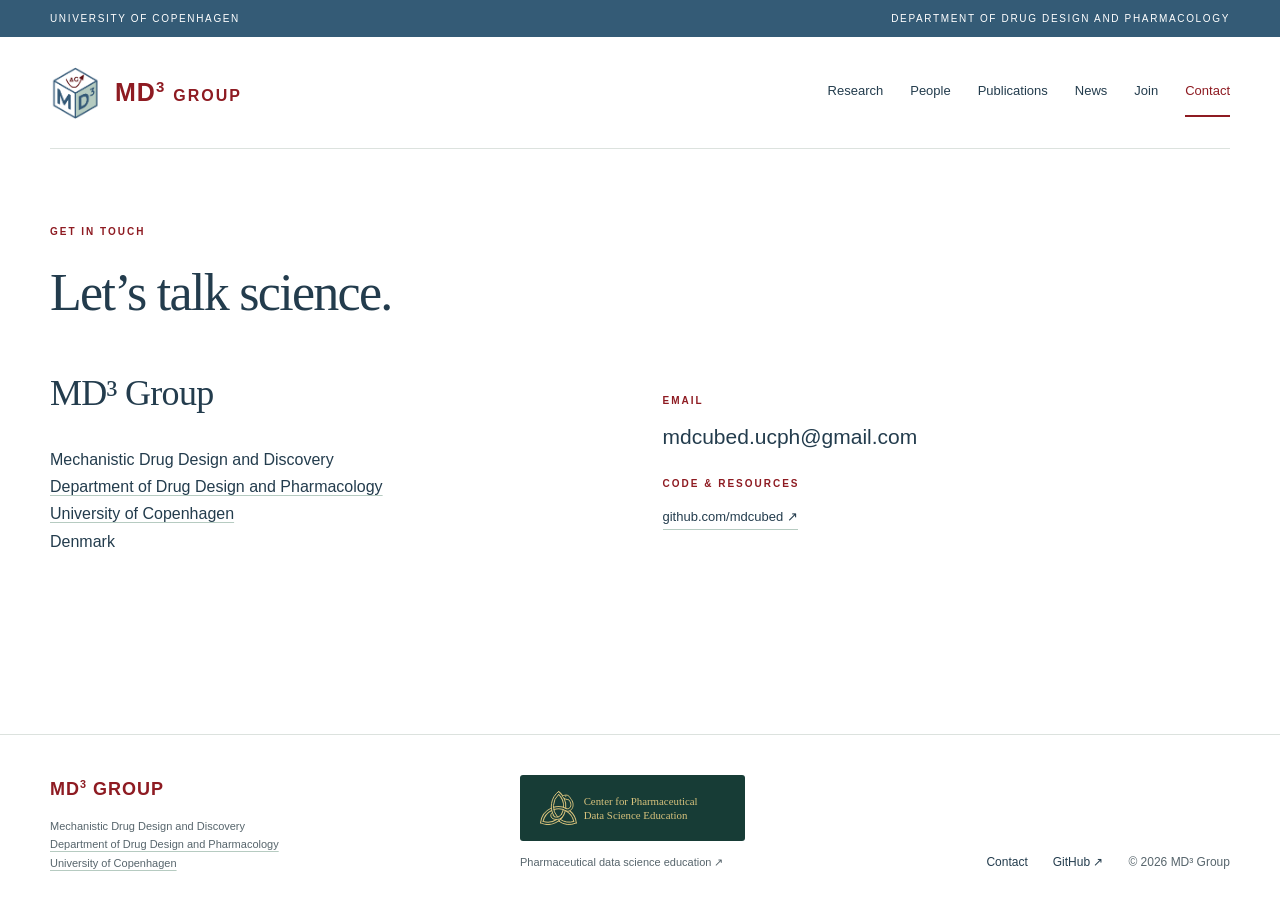
==== site/contact.html @ 8dece1d6 "Initial commit" ====
<!doctype html>
<html lang="en"><head><meta charset="utf-8"><meta name="viewport" content="width=device-width, initial-scale=1">
<title>Contact | MD³ Group</title><meta name="description" content="We combine structure-based drug design, molecular simulations, and free-energy methods to understand molecular mechanisms and guide therapeutic discovery.">
<meta name="theme-color" content="#345b76"><meta property="og:title" content="Contact | MD³ Group"><meta property="og:description" content="We combine structure-based drug design, molecular simulations, and free-energy methods to understand molecular mechanisms and guide therapeutic discovery.">
<link rel="icon" href="assets/md3-logo.png"><link rel="stylesheet" href="assets/style.css"><script defer src="assets/main.js"></script></head>
<body><a class="skip" href="#main">Skip to content</a><div class="institution-bar"><div class="container"><a href="https://www.ku.dk/en">UNIVERSITY OF COPENHAGEN</a> <span><a href="https://drug.ku.dk/">DEPARTMENT OF DRUG DESIGN AND PHARMACOLOGY</a></span></div></div>
<header class="container header"><a class="brand" href="index.html" aria-label="MD³ Group home"><img src="assets/md3-logo.png" width="52" height="52" alt=""><span>MD<sup>3</sup> <b>GROUP</b></span></a>
<button class="menu-toggle" aria-expanded="false" aria-controls="navigation">Menu <span aria-hidden="true">☰</span></button><nav id="navigation" aria-label="Main navigation"><a href="research.html" >Research</a><a href="people.html" >People</a><a href="publications.html" >Publications</a><a href="news.html" >News</a><a href="join.html" >Join</a><a href="contact.html" aria-current="page">Contact</a></nav></header>
<main id="main"><section class="container interior section"><p class="eyebrow">Get in touch</p><h1>Let’s talk science.</h1><div class="contact-grid"><div><h2>MD³ Group</h2><p>Mechanistic Drug Design and Discovery<br><a href="https://drug.ku.dk/">Department of Drug Design and Pharmacology</a><br><a href="https://www.ku.dk/en">University of Copenhagen</a><br>Denmark</p></div><div><p class="eyebrow">EMAIL</p><a class="contact-email" href="mailto:mdcubed.ucph@gmail.com">mdcubed.ucph@gmail.com</a><p class="eyebrow">CODE & RESOURCES</p><a class="text-link" href="https://github.com/mdcubed">github.com/mdcubed ↗</a></div></div></section></main><footer><div class="container footer-inner"><div><a class="footer-brand" href="index.html">MD<sup>3</sup> GROUP</a><p>Mechanistic Drug Design and Discovery<br><a href="https://drug.ku.dk/">Department of Drug Design and Pharmacology</a><br><a href="https://www.ku.dk/en">University of Copenhagen</a></p></div><div class="footer-community"><a class="cpdse-logo" href="https://cpdse.dk/"><img src="assets/cpdse-logo.svg" alt="CPDSE — Center for Pharmaceutical Data Science Education" loading="lazy"></a><a class="community-link" href="https://cpdse.dk/">Pharmaceutical data science education ↗</a></div><div class="footer-links"><a href="contact.html">Contact</a><a href="https://github.com/mdcubed">GitHub ↗</a><span>© 2026 MD³ Group</span></div></div></footer></body></html>
---- site/assets/style.css ----
:root{--navy:#345b76;--ink:#233c4d;--red:#8e1b22;--sage:#b6cbc1;--paper:#fafbf9;--muted:#57656c;--line:#dce2de}*{box-sizing:border-box}body{margin:0;color:var(--ink);background:#fff;font-family:Arial,Helvetica,sans-serif;font-size:16px;line-height:1.7}a{color:inherit;text-decoration:none}a:hover{color:var(--red)}a:focus-visible,button:focus-visible{outline:3px solid var(--red);outline-offset:5px}.container{width:min(1180px,calc(100% - 96px));margin:auto}.institution-bar{background:var(--navy);color:white;font-size:10px;letter-spacing:1.65px;padding:10px 0}.institution-bar .container{display:flex;justify-content:space-between}.header{display:flex;align-items:center;justify-content:space-between;min-height:112px;border-bottom:1px solid var(--line);gap:30px}.brand{display:flex;align-items:center;gap:13px;white-space:nowrap}.brand img{object-fit:contain}.brand span{font-size:25px;font-weight:700;letter-spacing:1px;color:var(--red)}.brand b{font-size:16px;letter-spacing:2px}sup{font-size:.6em}nav{display:flex;gap:27px;font-size:13px}nav a{padding:12px 0;border-bottom:2px solid transparent}nav a[aria-current=page]{border-color:var(--red);color:var(--red)}.menu-toggle{display:none}.hero{display:grid;grid-template-columns:1.2fr 1fr;align-items:center;gap:55px;padding-top:76px;padding-bottom:88px}.eyebrow{font-size:10px;font-weight:700;letter-spacing:2px;color:var(--red);text-transform:uppercase;margin:0 0 24px}h1,h2,h3,p{margin-top:0}h1{font-family:Georgia,'Times New Roman',serif;font-weight:400;line-height:1.12;font-size:57px;letter-spacing:-1.7px;margin-bottom:27px}h1 em{color:var(--red);font-weight:400}h2{font-family:Georgia,'Times New Roman',serif;font-weight:400;font-size:36px;line-height:1.22;letter-spacing:-.7px}h3{font-size:19px;line-height:1.4;font-weight:500}.hero-description{color:var(--muted);font-size:16px;max-width:490px;margin-bottom:31px}.button{display:inline-flex;align-items:center;justify-content:space-between;gap:28px;padding:13px 22px;background:var(--red);color:white;font-size:13px}.button:hover{background:#6f1319;color:#fff}.text-link{font-size:13px;border-bottom:1px solid var(--sage);padding-bottom:5px}.hero .text-link{margin-left:23px}.hero-art{margin:0;min-height:418px;position:relative;text-align:center;display:flex;flex-direction:column;align-items:center;justify-content:center}.hero-art img{width:285px;height:285px;object-fit:contain;z-index:1}.hero-art figcaption{font-family:Georgia,serif;color:var(--red);font-size:22px;line-height:1.3;margin-top:17px;z-index:1}.orbit{position:absolute;border:1px solid #e2e9e5;border-radius:50%;width:410px;height:410px;z-index:-1}.orbit-two{width:350px;height:350px}.art-label{position:absolute;font-size:8px;letter-spacing:2px;color:var(--muted);background:white;padding:0 10px}.top-label{top:0;right:0}.bottom-label{bottom:-15px;left:0}.about-strip{background:#f0f4f1;border-top:1px solid #e9eeea;border-bottom:1px solid #e9eeea}.about-inner{display:grid;grid-template-columns:1fr 3fr;gap:45px;padding-top:36px;padding-bottom:36px;align-items:start}.about-inner .eyebrow{margin-top:6px;margin-bottom:0}.about-inner>p:last-child{margin:0;font-size:18px;line-height:1.75;color:var(--muted)}.about-inner strong{font-weight:500;color:var(--ink)}.section{padding-top:74px;padding-bottom:76px}.section-heading{display:flex;align-items:end;justify-content:space-between;gap:30px;margin-bottom:36px}.section-heading h2{margin-bottom:0}.section-heading .eyebrow{margin-bottom:14px}.research-grid{display:grid;grid-template-columns:repeat(3,1fr);gap:30px}.research-card{padding:25px 0 0;border-top:2px solid var(--sage)}.number{display:block;font-family:Georgia,serif;color:var(--red);font-size:23px;margin-bottom:26px}.research-card p{font-size:14px;color:var(--muted);margin-bottom:0}.collaboration{background:var(--paper);padding:45px 48px;display:flex;align-items:center;justify-content:space-between;gap:30px;margin-bottom:76px;border-left:3px solid var(--sage)}.collaboration .eyebrow{margin-bottom:16px}.collaboration p:last-child{font-size:14px;color:var(--muted);margin-bottom:0}.collaboration .button{flex-shrink:0}footer{border-top:1px solid var(--line);padding:39px 0}.footer-inner{display:flex;justify-content:space-between;gap:24px}.footer-brand{font-size:18px;font-weight:700;letter-spacing:1px;color:var(--red)}footer p{font-size:11px;color:var(--muted);margin:12px 0 0}.footer-links{display:flex;gap:25px;font-size:12px;align-items:end}.footer-links span{color:var(--muted)}.interior{min-height:65vh}.interior h1{max-width:820px;font-size:52px}.lead{font-size:20px;color:var(--muted);max-width:780px;margin-bottom:48px}.prose{max-width:780px;margin-top:55px}.prose h2{margin-top:40px}.prose p{color:var(--muted)}.notice{padding:32px;border-left:3px solid var(--sage);background:var(--paper);max-width:780px;margin-top:40px}.notice h2{font-size:27px}.notice p{color:var(--muted)}.publication{border-top:1px solid var(--line);padding:30px 0;max-width:850px}.publication h2{font-size:28px}.contact-grid{display:grid;grid-template-columns:1fr 1fr;gap:45px;margin-top:50px}.contact-grid .eyebrow{margin:20px 0 10px}.contact-email{font-size:21px;overflow-wrap:anywhere}.skip{position:fixed;left:16px;top:-100px;padding:10px 18px;background:white;z-index:10}.skip:focus{top:10px}@media(min-width:1450px){.hero{padding-top:100px;padding-bottom:110px}}@media(max-width:1000px){.container{width:calc(100% - 48px)}nav{gap:15px}.hero{gap:20px}h1{font-size:46px}.hero-art img{width:240px;height:240px}.orbit{width:310px;height:310px}.orbit-two{width:280px;height:280px}.hero .text-link{display:inline-block;margin:20px 0 0 15px}.hero-art figcaption{font-size:21px}.institution-bar{font-size:8px}}@media(max-width:760px){.institution-bar span{display:none}.header{min-height:90px;position:relative;flex-wrap:wrap;gap:0}.menu-toggle{display:flex;gap:16px;align-items:center;border:1px solid var(--line);background:#fff;color:var(--ink);padding:9px 12px;font:inherit;font-size:13px}nav{display:none;width:100%;padding:12px 0 20px;flex-wrap:wrap;gap:10px 24px}nav.is-open{display:flex}.hero{grid-template-columns:1fr;padding-top:48px;padding-bottom:50px;gap:42px}h1{font-size:46px}.hero-description{max-width:100%}.hero-art{min-height:350px}.hero-art img{width:240px;height:240px}.hero-art .top-label{right:10%}.hero-art .bottom-label{left:10%;bottom:0}.about-inner{grid-template-columns:1fr;gap:15px}.about-inner>p:last-child{font-size:16px}.section{padding-top:48px;padding-bottom:48px}.section-heading{display:block}.section-heading .text-link{display:inline-block;margin-top:22px}h2{font-size:31px}.research-grid{grid-template-columns:1fr;gap:30px}.number{margin-bottom:12px}.research-card{padding-top:18px}.collaboration{padding:30px 25px;display:block;margin-bottom:45px}.collaboration .button{margin-top:25px}.footer-inner{flex-direction:column}.footer-links{flex-wrap:wrap;gap:20px}.interior h1{font-size:42px}.lead{font-size:18px}.contact-grid{grid-template-columns:1fr;gap:10px}.desktop{display:none}}@media(prefers-reduced-motion:no-preference){a,button{transition:color .15s,background .15s}}
.person-profile{display:grid;grid-template-columns:1fr 1fr;gap:56px;border-top:2px solid var(--sage);padding:36px 0 44px}.person-profile h2{font-size:32px}.person-profile p{color:var(--muted)}.person-profile .eyebrow{color:var(--red);margin-bottom:14px}.person-research{background:var(--paper);padding:28px}.person-research h3{color:var(--red);font-family:Georgia,serif;font-size:25px;margin-bottom:14px}.person-research h4{font-size:17px;line-height:1.5;margin:0 0 14px}.person-research p{font-size:14px}.research-themes{margin-top:0}.research-theme{border-top:2px solid var(--sage);padding:32px 0 20px;scroll-margin-top:25px}.research-theme h2{margin-top:0}.publication-section{margin-top:54px}.publication h3{font-family:Georgia,serif;font-size:27px;line-height:1.35;margin:12px 0 20px}.publication p{font-size:14px;color:var(--muted)}.publication-note{font-size:12px;color:var(--muted)}@media(max-width:760px){.person-profile{grid-template-columns:1fr;gap:16px}.person-profile h2{font-size:29px}.person-research{padding:24px}.publication h3{font-size:24px}}

.person-photo{display:block;width:220px;max-width:100%;height:auto;margin:0 0 26px;border:1px solid var(--line);border-radius:3px}.person-research{align-self:start}.bibliometrics{max-width:640px;padding:28px;background:var(--paper);border-top:2px solid var(--sage)}.bibliometrics h2{margin-bottom:18px}.bibliometrics table{width:100%;border-collapse:collapse;text-align:left;font-size:15px}.bibliometrics caption{text-align:left;color:var(--muted);font-size:13px;padding-bottom:12px}.bibliometrics th,.bibliometrics td{padding:10px 12px;border-bottom:1px solid var(--line)}.bibliometrics thead{background:#edf2ef}.bibliometrics tbody th{font-weight:400}.bibliometrics td{font-weight:700;color:var(--red)}.bibliometrics .publication-note{margin:16px 0 12px}@media(max-width:760px){.bibliometrics{padding:20px}.person-photo{width:190px}}

.institution-bar a:hover{color:white;text-decoration:underline;text-underline-offset:3px}.institution-bar a:focus-visible{outline-color:white}.footer-community{display:flex;flex-direction:column;align-items:flex-start;justify-content:center;gap:12px}.cpdse-logo{display:block;background:#173c36;padding:16px 20px;border-radius:3px}.cpdse-logo img{display:block;width:185px;max-width:100%;height:auto}.community-link{font-size:11px;color:var(--muted)}.person-profile p a,footer p a,.contact-grid p a{text-decoration:underline;text-decoration-color:var(--sage);text-underline-offset:3px}.footer-inner{flex-wrap:wrap}.footer-links{flex-wrap:wrap}@media(max-width:760px){.footer-community{margin:8px 0}.cpdse-logo img{width:165px}}

.alumni{margin-top:35px;padding-top:35px;border-top:2px solid var(--sage)}.alumni-entry{display:grid;grid-template-columns:120px 1fr;gap:24px;padding:24px 0;border-top:1px solid var(--line)}.alumni-entry h3{margin-bottom:4px;font-size:22px}.alumni-entry p{margin-bottom:8px}.alumni-institution{color:var(--muted);font-size:14px}.alumni-entry .eyebrow{margin-top:5px}@media(max-width:760px){.alumni-entry{grid-template-columns:1fr;gap:4px}.bibliometrics th,.bibliometrics td{padding:10px 7px}}

.published-example{margin:26px 0 10px;padding:24px;border-left:3px solid var(--sage);background:var(--paper)}.published-example h3{color:var(--red);font-family:Georgia,serif;font-size:24px;margin-bottom:14px}.published-example p{font-size:15px}.published-example .text-link{overflow-wrap:anywhere}
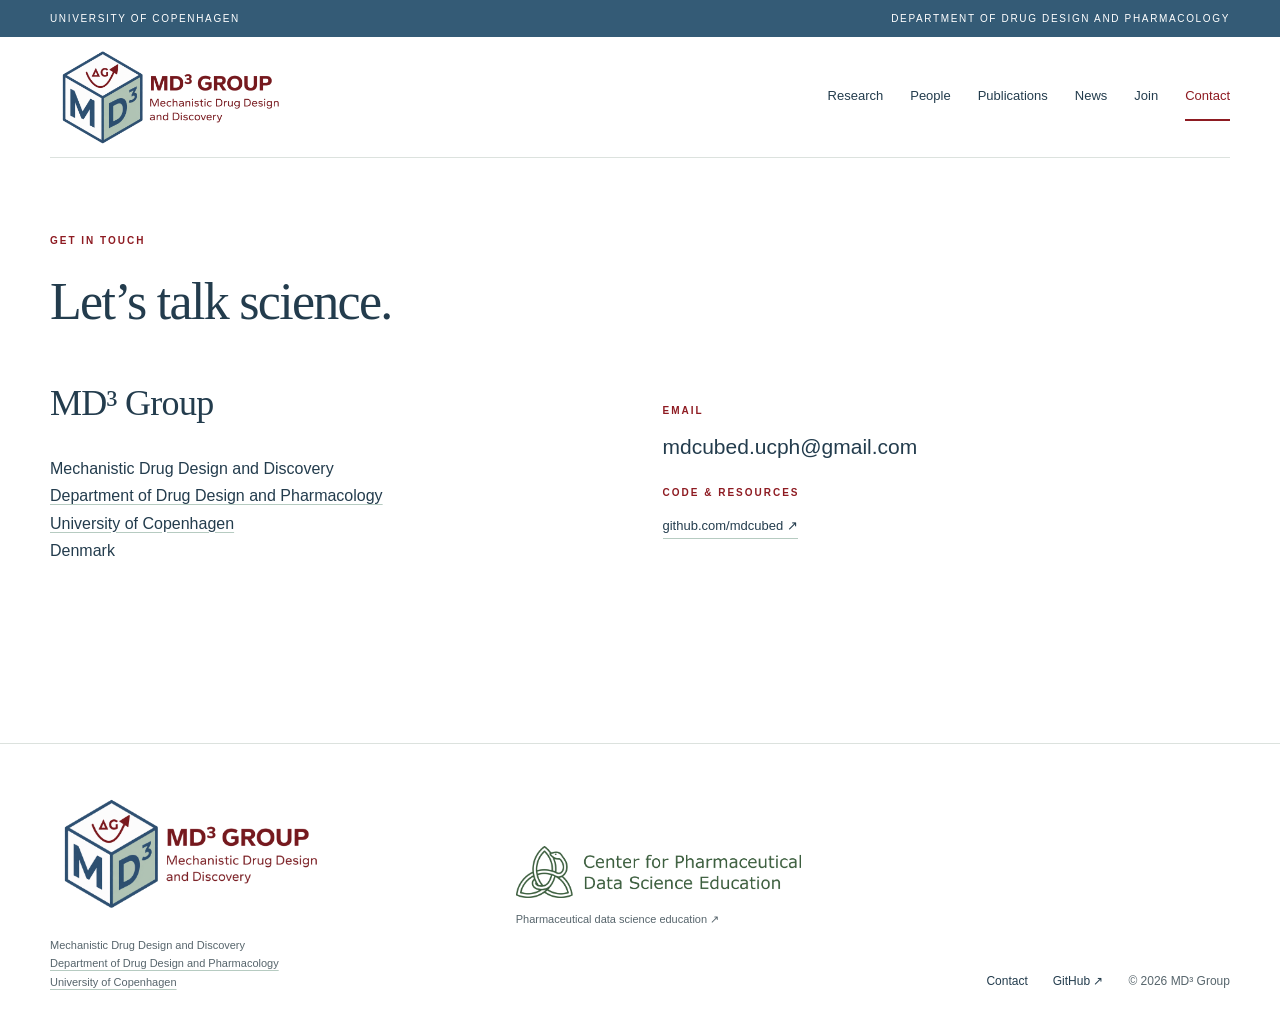
==== commit 267d3d67: "Updated layout and added receptor figure" ====
--- a/site/contact.html
+++ b/site/contact.html
@@ -4,6 +4,6 @@
 <meta name="theme-color" content="#345b76"><meta property="og:title" content="Contact | MD³ Group"><meta property="og:description" content="We combine structure-based drug design, molecular simulations, and free-energy methods to understand molecular mechanisms and guide therapeutic discovery.">
 <link rel="icon" href="assets/md3-logo.png"><link rel="stylesheet" href="assets/style.css"><script defer src="assets/main.js"></script></head>
 <body><a class="skip" href="#main">Skip to content</a><div class="institution-bar"><div class="container"><a href="https://www.ku.dk/en">UNIVERSITY OF COPENHAGEN</a> <span><a href="https://drug.ku.dk/">DEPARTMENT OF DRUG DESIGN AND PHARMACOLOGY</a></span></div></div>
-<header class="container header"><a class="brand" href="index.html" aria-label="MD³ Group home"><img src="assets/md3-logo.png" width="52" height="52" alt=""><span>MD<sup>3</sup> <b>GROUP</b></span></a>
+<header class="container header"><a class="brand" href="index.html" aria-label="MD³ Group home"><img class="brand-lockup" src="assets/md3-name-transparent.png" width="1772" height="888" alt="MD³ Group — Mechanistic Drug Design and Discovery"></a>
 <button class="menu-toggle" aria-expanded="false" aria-controls="navigation">Menu <span aria-hidden="true">☰</span></button><nav id="navigation" aria-label="Main navigation"><a href="research.html" >Research</a><a href="people.html" >People</a><a href="publications.html" >Publications</a><a href="news.html" >News</a><a href="join.html" >Join</a><a href="contact.html" aria-current="page">Contact</a></nav></header>
-<main id="main"><section class="container interior section"><p class="eyebrow">Get in touch</p><h1>Let’s talk science.</h1><div class="contact-grid"><div><h2>MD³ Group</h2><p>Mechanistic Drug Design and Discovery<br><a href="https://drug.ku.dk/">Department of Drug Design and Pharmacology</a><br><a href="https://www.ku.dk/en">University of Copenhagen</a><br>Denmark</p></div><div><p class="eyebrow">EMAIL</p><a class="contact-email" href="mailto:mdcubed.ucph@gmail.com">mdcubed.ucph@gmail.com</a><p class="eyebrow">CODE & RESOURCES</p><a class="text-link" href="https://github.com/mdcubed">github.com/mdcubed ↗</a></div></div></section></main><footer><div class="container footer-inner"><div><a class="footer-brand" href="index.html">MD<sup>3</sup> GROUP</a><p>Mechanistic Drug Design and Discovery<br><a href="https://drug.ku.dk/">Department of Drug Design and Pharmacology</a><br><a href="https://www.ku.dk/en">University of Copenhagen</a></p></div><div class="footer-community"><a class="cpdse-logo" href="https://cpdse.dk/"><img src="assets/cpdse-logo.svg" alt="CPDSE — Center for Pharmaceutical Data Science Education" loading="lazy"></a><a class="community-link" href="https://cpdse.dk/">Pharmaceutical data science education ↗</a></div><div class="footer-links"><a href="contact.html">Contact</a><a href="https://github.com/mdcubed">GitHub ↗</a><span>© 2026 MD³ Group</span></div></div></footer></body></html>+<main id="main"><section class="container interior section"><p class="eyebrow">Get in touch</p><h1>Let’s talk science.</h1><div class="contact-grid"><div><h2>MD³ Group</h2><p>Mechanistic Drug Design and Discovery<br><a href="https://drug.ku.dk/">Department of Drug Design and Pharmacology</a><br><a href="https://www.ku.dk/en">University of Copenhagen</a><br>Denmark</p></div><div><p class="eyebrow">EMAIL</p><a class="contact-email" href="mailto:mdcubed.ucph@gmail.com">mdcubed.ucph@gmail.com</a><p class="eyebrow">CODE & RESOURCES</p><a class="text-link" href="https://github.com/mdcubed">github.com/mdcubed ↗</a></div></div></section></main><footer><div class="container footer-inner"><div><a class="footer-brand" href="index.html"><img src="assets/md3-name-transparent.png" width="1772" height="888" alt="MD³ Group — Mechanistic Drug Design and Discovery" loading="lazy"></a><p>Mechanistic Drug Design and Discovery<br><a href="https://drug.ku.dk/">Department of Drug Design and Pharmacology</a><br><a href="https://www.ku.dk/en">University of Copenhagen</a></p></div><div class="footer-community"><a class="cpdse-logo" href="https://cpdse.dk/"><img src="assets/logo_cpdse.png" alt="CPDSE — Center for Pharmaceutical Data Science Education" loading="lazy"></a><a class="community-link" href="https://cpdse.dk/">Pharmaceutical data science education ↗</a></div><div class="footer-links"><a href="contact.html">Contact</a><a href="https://github.com/mdcubed">GitHub ↗</a><span>© 2026 MD³ Group</span></div></div></footer></body></html>
--- a/site/assets/style.css
+++ b/site/assets/style.css
@@ -8,3 +8,8 @@
 .alumni{margin-top:35px;padding-top:35px;border-top:2px solid var(--sage)}.alumni-entry{display:grid;grid-template-columns:120px 1fr;gap:24px;padding:24px 0;border-top:1px solid var(--line)}.alumni-entry h3{margin-bottom:4px;font-size:22px}.alumni-entry p{margin-bottom:8px}.alumni-institution{color:var(--muted);font-size:14px}.alumni-entry .eyebrow{margin-top:5px}@media(max-width:760px){.alumni-entry{grid-template-columns:1fr;gap:4px}.bibliometrics th,.bibliometrics td{padding:10px 7px}}
 
 .published-example{margin:26px 0 10px;padding:24px;border-left:3px solid var(--sage);background:var(--paper)}.published-example h3{color:var(--red);font-family:Georgia,serif;font-size:24px;margin-bottom:14px}.published-example p{font-size:15px}.published-example .text-link{overflow-wrap:anywhere}
+
+/* Transparent institutional artwork, preserving the original typography and homepage. */
+.brand .brand-lockup{display:block;width:240px;height:auto;max-width:100%}.footer-brand{display:block;width:280px;max-width:100%}.footer-brand img{display:block;width:100%;height:auto}.footer-community{min-width:0}.cpdse-logo{background:transparent;padding:0;width:285px;max-width:100%}.cpdse-logo img{display:block;width:100%;height:auto}.footer-inner{gap:32px}.research-overview{display:grid;grid-template-columns:1.2fr 1fr;gap:60px;align-items:center;margin:30px 0 55px}.research-overview .lead{margin-bottom:28px}.receptor-figure{margin:0;max-width:340px;justify-self:end}.receptor-figure img{display:block;width:100%;height:auto;background:transparent}.receptor-figure figcaption{font-size:12px;color:var(--muted);margin-top:14px;line-height:1.6}@media(max-width:1000px){.brand .brand-lockup{width:210px}.header{gap:16px}.research-overview{gap:30px}}@media(max-width:760px){.brand .brand-lockup{width:210px}.research-overview{grid-template-columns:1fr;gap:28px}.receptor-figure{justify-self:center;width:min(100%,300px)}.cpdse-logo{width:280px}}
+@media(max-width:380px){.brand .brand-lockup{width:170px}.header{gap:10px}}
+@media(max-width:380px){.hero h1{font-size:38px}.hero-art .orbit{max-width:100%}.hero>*{min-width:0}}
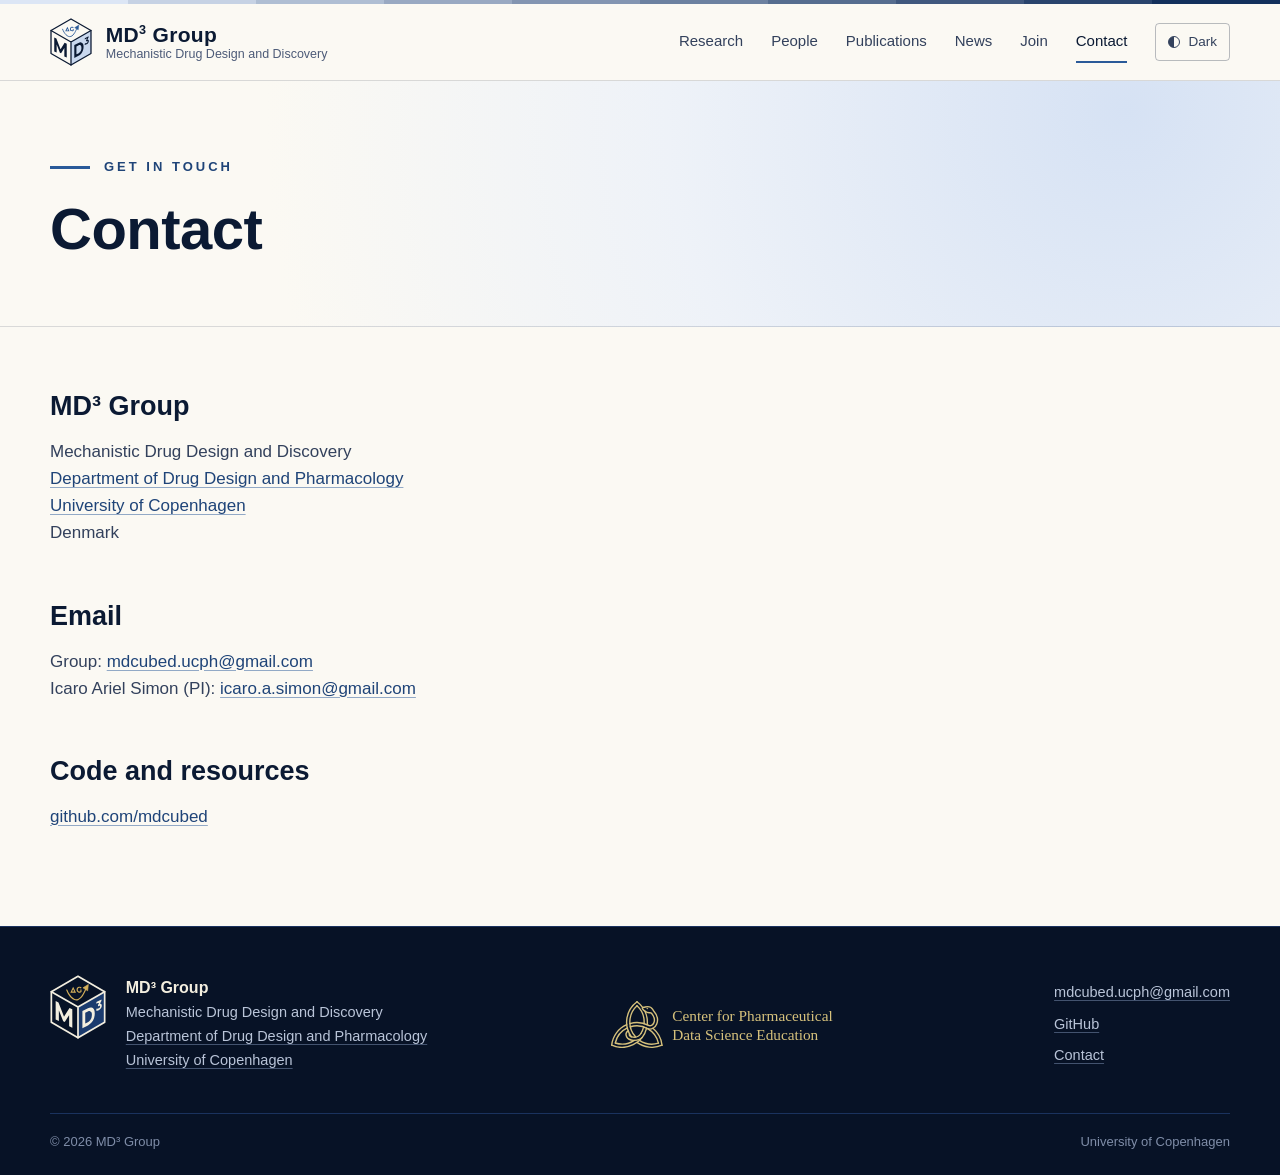
==== commit d0e76a78: "Changed the color schemes and style" ====
--- a/site/contact.html
+++ b/site/contact.html
@@ -1,9 +1,99 @@
 <!doctype html>
-<html lang="en"><head><meta charset="utf-8"><meta name="viewport" content="width=device-width, initial-scale=1">
-<title>Contact | MD³ Group</title><meta name="description" content="We combine structure-based drug design, molecular simulations, and free-energy methods to understand molecular mechanisms and guide therapeutic discovery.">
-<meta name="theme-color" content="#345b76"><meta property="og:title" content="Contact | MD³ Group"><meta property="og:description" content="We combine structure-based drug design, molecular simulations, and free-energy methods to understand molecular mechanisms and guide therapeutic discovery.">
-<link rel="icon" href="assets/md3-logo.png"><link rel="stylesheet" href="assets/style.css"><script defer src="assets/main.js"></script></head>
-<body><a class="skip" href="#main">Skip to content</a><div class="institution-bar"><div class="container"><a href="https://www.ku.dk/en">UNIVERSITY OF COPENHAGEN</a> <span><a href="https://drug.ku.dk/">DEPARTMENT OF DRUG DESIGN AND PHARMACOLOGY</a></span></div></div>
-<header class="container header"><a class="brand" href="index.html" aria-label="MD³ Group home"><img class="brand-lockup" src="assets/md3-name-transparent.png" width="1772" height="888" alt="MD³ Group — Mechanistic Drug Design and Discovery"></a>
-<button class="menu-toggle" aria-expanded="false" aria-controls="navigation">Menu <span aria-hidden="true">☰</span></button><nav id="navigation" aria-label="Main navigation"><a href="research.html" >Research</a><a href="people.html" >People</a><a href="publications.html" >Publications</a><a href="news.html" >News</a><a href="join.html" >Join</a><a href="contact.html" aria-current="page">Contact</a></nav></header>
-<main id="main"><section class="container interior section"><p class="eyebrow">Get in touch</p><h1>Let’s talk science.</h1><div class="contact-grid"><div><h2>MD³ Group</h2><p>Mechanistic Drug Design and Discovery<br><a href="https://drug.ku.dk/">Department of Drug Design and Pharmacology</a><br><a href="https://www.ku.dk/en">University of Copenhagen</a><br>Denmark</p></div><div><p class="eyebrow">EMAIL</p><a class="contact-email" href="mailto:mdcubed.ucph@gmail.com">mdcubed.ucph@gmail.com</a><p class="eyebrow">CODE & RESOURCES</p><a class="text-link" href="https://github.com/mdcubed">github.com/mdcubed ↗</a></div></div></section></main><footer><div class="container footer-inner"><div><a class="footer-brand" href="index.html"><img src="assets/md3-name-transparent.png" width="1772" height="888" alt="MD³ Group — Mechanistic Drug Design and Discovery" loading="lazy"></a><p>Mechanistic Drug Design and Discovery<br><a href="https://drug.ku.dk/">Department of Drug Design and Pharmacology</a><br><a href="https://www.ku.dk/en">University of Copenhagen</a></p></div><div class="footer-community"><a class="cpdse-logo" href="https://cpdse.dk/"><img src="assets/logo_cpdse.png" alt="CPDSE — Center for Pharmaceutical Data Science Education" loading="lazy"></a><a class="community-link" href="https://cpdse.dk/">Pharmaceutical data science education ↗</a></div><div class="footer-links"><a href="contact.html">Contact</a><a href="https://github.com/mdcubed">GitHub ↗</a><span>© 2026 MD³ Group</span></div></div></footer></body></html>+<html lang="en" data-theme="light">
+<head>
+  <meta charset="utf-8">
+  <meta name="viewport" content="width=device-width, initial-scale=1">
+  <title>Contact | MD³ Group</title>
+  <meta name="description" content="We combine structure-based drug design, molecular simulations, and free-energy methods to understand molecular mechanisms and guide therapeutic discovery.">
+  <meta name="theme-color" content="#0B1A33">
+  <meta property="og:title" content="Contact | MD³ Group">
+  <meta property="og:description" content="We combine structure-based drug design, molecular simulations, and free-energy methods to understand molecular mechanisms and guide therapeutic discovery.">
+  <script>
+    /* Light is the default (data-theme on <html>); a visitor who picked the dark theme keeps it.
+       To make dark the default instead, swap 'light' and 'dark' here and on the <html> tag. */
+    try {
+      document.documentElement.dataset.theme = localStorage.getItem('theme') === 'dark' ? 'dark' : 'light';
+    } catch (e) {}
+  </script>
+  <link rel="icon" type="image/svg+xml" href="assets/logo/md3-mark-solid.svg">
+  <link rel="stylesheet" href="assets/style.css">
+  <script defer src="assets/main.js"></script>
+</head>
+<body class="page-contact">
+  <a class="skip" href="#main">Skip to content</a>
+
+  <div class="ramp" aria-hidden="true"><span></span><span></span><span></span><span></span><span></span><span></span><span></span><span></span><span></span><span></span></div>
+
+  <header class="site-header">
+    <div class="container header-inner">
+      <a class="brand" href="index.html" aria-label="MD³ Group home">
+        <img class="only-dark" src="assets/logo/md3-mark-dark.svg" width="624" height="716" alt="">
+        <img class="only-light" src="assets/logo/md3-mark-blue.svg" width="624" height="716" alt="">
+        <span class="brand-text">
+          <span class="brand-name">MD<sup>3</sup> Group</span>
+          <span class="brand-sub">Mechanistic Drug Design and Discovery</span>
+        </span>
+      </a>
+      <button class="theme-toggle" type="button" hidden></button>
+      <button class="menu-toggle" aria-expanded="false" aria-controls="navigation">Menu</button>
+      <nav id="navigation" aria-label="Main navigation">
+        <a href="research.html">Research</a>
+        <a href="people.html">People</a>
+        <a href="publications.html">Publications</a>
+        <a href="news.html">News</a>
+        <a href="join.html">Join</a>
+        <a href="contact.html" aria-current="page">Contact</a>
+      </nav>
+    </div>
+  </header>
+
+  <main id="main">
+    <section class="page-head band-b">
+      <div class="container">
+        <div>
+          <p class="eyebrow">Get in touch</p>
+          <h1>Contact</h1>
+        </div>
+      </div>
+    </section>
+    <div class="container page-body">
+<div class="prose"><h2>MD³ Group</h2>
+<p>Mechanistic Drug Design and Discovery<br />
+<a href="https://drug.ku.dk/">Department of Drug Design and Pharmacology</a><br />
+<a href="https://www.ku.dk/en">University of Copenhagen</a><br />
+Denmark</p>
+<h2>Email</h2>
+<p>Group: <a href="mailto:mdcubed.ucph@gmail.com">mdcubed.ucph@gmail.com</a><br />
+Icaro Ariel Simon (PI): <a href="mailto:icaro.a.simon@gmail.com">icaro.a.simon@gmail.com</a></p>
+<h2>Code and resources</h2>
+<p><a href="https://github.com/mdcubed">github.com/mdcubed</a></p></div>
+    </div>
+  </main>
+
+  <footer class="site-footer">
+    <div class="container footer-inner">
+      <div class="footer-about">
+        <img class="footer-mark" src="assets/logo/md3-mark-dark.svg" width="624" height="716" alt="" loading="lazy">
+        <p>
+          <strong>MD³ Group</strong><br>
+          Mechanistic Drug Design and Discovery<br>
+          <a href="https://drug.ku.dk/">Department of Drug Design and Pharmacology</a><br>
+          <a href="https://www.ku.dk/en">University of Copenhagen</a>
+        </p>
+      </div>
+      <a class="footer-partner" href="https://cpdse.dk/">
+        <img src="assets/cpdse-logo.svg" alt="CPDSE — Center for Pharmaceutical Data Science Education" loading="lazy">
+      </a>
+      <ul class="footer-links">
+        <li><a href="mailto:mdcubed.ucph@gmail.com">mdcubed.ucph@gmail.com</a></li>
+        <li><a href="https://github.com/mdcubed">GitHub</a></li>
+        <li><a href="contact.html">Contact</a></li>
+      </ul>
+    </div>
+    <div class="container footer-base">
+      <span>© 2026 MD³ Group</span>
+      <span>University of Copenhagen</span>
+    </div>
+  </footer>
+</body>
+</html>
--- a/site/assets/style.css
+++ b/site/assets/style.css
@@ -1,15 +1,500 @@
-:root{--navy:#345b76;--ink:#233c4d;--red:#8e1b22;--sage:#b6cbc1;--paper:#fafbf9;--muted:#57656c;--line:#dce2de}*{box-sizing:border-box}body{margin:0;color:var(--ink);background:#fff;font-family:Arial,Helvetica,sans-serif;font-size:16px;line-height:1.7}a{color:inherit;text-decoration:none}a:hover{color:var(--red)}a:focus-visible,button:focus-visible{outline:3px solid var(--red);outline-offset:5px}.container{width:min(1180px,calc(100% - 96px));margin:auto}.institution-bar{background:var(--navy);color:white;font-size:10px;letter-spacing:1.65px;padding:10px 0}.institution-bar .container{display:flex;justify-content:space-between}.header{display:flex;align-items:center;justify-content:space-between;min-height:112px;border-bottom:1px solid var(--line);gap:30px}.brand{display:flex;align-items:center;gap:13px;white-space:nowrap}.brand img{object-fit:contain}.brand span{font-size:25px;font-weight:700;letter-spacing:1px;color:var(--red)}.brand b{font-size:16px;letter-spacing:2px}sup{font-size:.6em}nav{display:flex;gap:27px;font-size:13px}nav a{padding:12px 0;border-bottom:2px solid transparent}nav a[aria-current=page]{border-color:var(--red);color:var(--red)}.menu-toggle{display:none}.hero{display:grid;grid-template-columns:1.2fr 1fr;align-items:center;gap:55px;padding-top:76px;padding-bottom:88px}.eyebrow{font-size:10px;font-weight:700;letter-spacing:2px;color:var(--red);text-transform:uppercase;margin:0 0 24px}h1,h2,h3,p{margin-top:0}h1{font-family:Georgia,'Times New Roman',serif;font-weight:400;line-height:1.12;font-size:57px;letter-spacing:-1.7px;margin-bottom:27px}h1 em{color:var(--red);font-weight:400}h2{font-family:Georgia,'Times New Roman',serif;font-weight:400;font-size:36px;line-height:1.22;letter-spacing:-.7px}h3{font-size:19px;line-height:1.4;font-weight:500}.hero-description{color:var(--muted);font-size:16px;max-width:490px;margin-bottom:31px}.button{display:inline-flex;align-items:center;justify-content:space-between;gap:28px;padding:13px 22px;background:var(--red);color:white;font-size:13px}.button:hover{background:#6f1319;color:#fff}.text-link{font-size:13px;border-bottom:1px solid var(--sage);padding-bottom:5px}.hero .text-link{margin-left:23px}.hero-art{margin:0;min-height:418px;position:relative;text-align:center;display:flex;flex-direction:column;align-items:center;justify-content:center}.hero-art img{width:285px;height:285px;object-fit:contain;z-index:1}.hero-art figcaption{font-family:Georgia,serif;color:var(--red);font-size:22px;line-height:1.3;margin-top:17px;z-index:1}.orbit{position:absolute;border:1px solid #e2e9e5;border-radius:50%;width:410px;height:410px;z-index:-1}.orbit-two{width:350px;height:350px}.art-label{position:absolute;font-size:8px;letter-spacing:2px;color:var(--muted);background:white;padding:0 10px}.top-label{top:0;right:0}.bottom-label{bottom:-15px;left:0}.about-strip{background:#f0f4f1;border-top:1px solid #e9eeea;border-bottom:1px solid #e9eeea}.about-inner{display:grid;grid-template-columns:1fr 3fr;gap:45px;padding-top:36px;padding-bottom:36px;align-items:start}.about-inner .eyebrow{margin-top:6px;margin-bottom:0}.about-inner>p:last-child{margin:0;font-size:18px;line-height:1.75;color:var(--muted)}.about-inner strong{font-weight:500;color:var(--ink)}.section{padding-top:74px;padding-bottom:76px}.section-heading{display:flex;align-items:end;justify-content:space-between;gap:30px;margin-bottom:36px}.section-heading h2{margin-bottom:0}.section-heading .eyebrow{margin-bottom:14px}.research-grid{display:grid;grid-template-columns:repeat(3,1fr);gap:30px}.research-card{padding:25px 0 0;border-top:2px solid var(--sage)}.number{display:block;font-family:Georgia,serif;color:var(--red);font-size:23px;margin-bottom:26px}.research-card p{font-size:14px;color:var(--muted);margin-bottom:0}.collaboration{background:var(--paper);padding:45px 48px;display:flex;align-items:center;justify-content:space-between;gap:30px;margin-bottom:76px;border-left:3px solid var(--sage)}.collaboration .eyebrow{margin-bottom:16px}.collaboration p:last-child{font-size:14px;color:var(--muted);margin-bottom:0}.collaboration .button{flex-shrink:0}footer{border-top:1px solid var(--line);padding:39px 0}.footer-inner{display:flex;justify-content:space-between;gap:24px}.footer-brand{font-size:18px;font-weight:700;letter-spacing:1px;color:var(--red)}footer p{font-size:11px;color:var(--muted);margin:12px 0 0}.footer-links{display:flex;gap:25px;font-size:12px;align-items:end}.footer-links span{color:var(--muted)}.interior{min-height:65vh}.interior h1{max-width:820px;font-size:52px}.lead{font-size:20px;color:var(--muted);max-width:780px;margin-bottom:48px}.prose{max-width:780px;margin-top:55px}.prose h2{margin-top:40px}.prose p{color:var(--muted)}.notice{padding:32px;border-left:3px solid var(--sage);background:var(--paper);max-width:780px;margin-top:40px}.notice h2{font-size:27px}.notice p{color:var(--muted)}.publication{border-top:1px solid var(--line);padding:30px 0;max-width:850px}.publication h2{font-size:28px}.contact-grid{display:grid;grid-template-columns:1fr 1fr;gap:45px;margin-top:50px}.contact-grid .eyebrow{margin:20px 0 10px}.contact-email{font-size:21px;overflow-wrap:anywhere}.skip{position:fixed;left:16px;top:-100px;padding:10px 18px;background:white;z-index:10}.skip:focus{top:10px}@media(min-width:1450px){.hero{padding-top:100px;padding-bottom:110px}}@media(max-width:1000px){.container{width:calc(100% - 48px)}nav{gap:15px}.hero{gap:20px}h1{font-size:46px}.hero-art img{width:240px;height:240px}.orbit{width:310px;height:310px}.orbit-two{width:280px;height:280px}.hero .text-link{display:inline-block;margin:20px 0 0 15px}.hero-art figcaption{font-size:21px}.institution-bar{font-size:8px}}@media(max-width:760px){.institution-bar span{display:none}.header{min-height:90px;position:relative;flex-wrap:wrap;gap:0}.menu-toggle{display:flex;gap:16px;align-items:center;border:1px solid var(--line);background:#fff;color:var(--ink);padding:9px 12px;font:inherit;font-size:13px}nav{display:none;width:100%;padding:12px 0 20px;flex-wrap:wrap;gap:10px 24px}nav.is-open{display:flex}.hero{grid-template-columns:1fr;padding-top:48px;padding-bottom:50px;gap:42px}h1{font-size:46px}.hero-description{max-width:100%}.hero-art{min-height:350px}.hero-art img{width:240px;height:240px}.hero-art .top-label{right:10%}.hero-art .bottom-label{left:10%;bottom:0}.about-inner{grid-template-columns:1fr;gap:15px}.about-inner>p:last-child{font-size:16px}.section{padding-top:48px;padding-bottom:48px}.section-heading{display:block}.section-heading .text-link{display:inline-block;margin-top:22px}h2{font-size:31px}.research-grid{grid-template-columns:1fr;gap:30px}.number{margin-bottom:12px}.research-card{padding-top:18px}.collaboration{padding:30px 25px;display:block;margin-bottom:45px}.collaboration .button{margin-top:25px}.footer-inner{flex-direction:column}.footer-links{flex-wrap:wrap;gap:20px}.interior h1{font-size:42px}.lead{font-size:18px}.contact-grid{grid-template-columns:1fr;gap:10px}.desktop{display:none}}@media(prefers-reduced-motion:no-preference){a,button{transition:color .15s,background .15s}}
-.person-profile{display:grid;grid-template-columns:1fr 1fr;gap:56px;border-top:2px solid var(--sage);padding:36px 0 44px}.person-profile h2{font-size:32px}.person-profile p{color:var(--muted)}.person-profile .eyebrow{color:var(--red);margin-bottom:14px}.person-research{background:var(--paper);padding:28px}.person-research h3{color:var(--red);font-family:Georgia,serif;font-size:25px;margin-bottom:14px}.person-research h4{font-size:17px;line-height:1.5;margin:0 0 14px}.person-research p{font-size:14px}.research-themes{margin-top:0}.research-theme{border-top:2px solid var(--sage);padding:32px 0 20px;scroll-margin-top:25px}.research-theme h2{margin-top:0}.publication-section{margin-top:54px}.publication h3{font-family:Georgia,serif;font-size:27px;line-height:1.35;margin:12px 0 20px}.publication p{font-size:14px;color:var(--muted)}.publication-note{font-size:12px;color:var(--muted)}@media(max-width:760px){.person-profile{grid-template-columns:1fr;gap:16px}.person-profile h2{font-size:29px}.person-research{padding:24px}.publication h3{font-size:24px}}
-
-.person-photo{display:block;width:220px;max-width:100%;height:auto;margin:0 0 26px;border:1px solid var(--line);border-radius:3px}.person-research{align-self:start}.bibliometrics{max-width:640px;padding:28px;background:var(--paper);border-top:2px solid var(--sage)}.bibliometrics h2{margin-bottom:18px}.bibliometrics table{width:100%;border-collapse:collapse;text-align:left;font-size:15px}.bibliometrics caption{text-align:left;color:var(--muted);font-size:13px;padding-bottom:12px}.bibliometrics th,.bibliometrics td{padding:10px 12px;border-bottom:1px solid var(--line)}.bibliometrics thead{background:#edf2ef}.bibliometrics tbody th{font-weight:400}.bibliometrics td{font-weight:700;color:var(--red)}.bibliometrics .publication-note{margin:16px 0 12px}@media(max-width:760px){.bibliometrics{padding:20px}.person-photo{width:190px}}
-
-.institution-bar a:hover{color:white;text-decoration:underline;text-underline-offset:3px}.institution-bar a:focus-visible{outline-color:white}.footer-community{display:flex;flex-direction:column;align-items:flex-start;justify-content:center;gap:12px}.cpdse-logo{display:block;background:#173c36;padding:16px 20px;border-radius:3px}.cpdse-logo img{display:block;width:185px;max-width:100%;height:auto}.community-link{font-size:11px;color:var(--muted)}.person-profile p a,footer p a,.contact-grid p a{text-decoration:underline;text-decoration-color:var(--sage);text-underline-offset:3px}.footer-inner{flex-wrap:wrap}.footer-links{flex-wrap:wrap}@media(max-width:760px){.footer-community{margin:8px 0}.cpdse-logo img{width:165px}}
-
-.alumni{margin-top:35px;padding-top:35px;border-top:2px solid var(--sage)}.alumni-entry{display:grid;grid-template-columns:120px 1fr;gap:24px;padding:24px 0;border-top:1px solid var(--line)}.alumni-entry h3{margin-bottom:4px;font-size:22px}.alumni-entry p{margin-bottom:8px}.alumni-institution{color:var(--muted);font-size:14px}.alumni-entry .eyebrow{margin-top:5px}@media(max-width:760px){.alumni-entry{grid-template-columns:1fr;gap:4px}.bibliometrics th,.bibliometrics td{padding:10px 7px}}
-
-.published-example{margin:26px 0 10px;padding:24px;border-left:3px solid var(--sage);background:var(--paper)}.published-example h3{color:var(--red);font-family:Georgia,serif;font-size:24px;margin-bottom:14px}.published-example p{font-size:15px}.published-example .text-link{overflow-wrap:anywhere}
-
-/* Transparent institutional artwork, preserving the original typography and homepage. */
-.brand .brand-lockup{display:block;width:240px;height:auto;max-width:100%}.footer-brand{display:block;width:280px;max-width:100%}.footer-brand img{display:block;width:100%;height:auto}.footer-community{min-width:0}.cpdse-logo{background:transparent;padding:0;width:285px;max-width:100%}.cpdse-logo img{display:block;width:100%;height:auto}.footer-inner{gap:32px}.research-overview{display:grid;grid-template-columns:1.2fr 1fr;gap:60px;align-items:center;margin:30px 0 55px}.research-overview .lead{margin-bottom:28px}.receptor-figure{margin:0;max-width:340px;justify-self:end}.receptor-figure img{display:block;width:100%;height:auto;background:transparent}.receptor-figure figcaption{font-size:12px;color:var(--muted);margin-top:14px;line-height:1.6}@media(max-width:1000px){.brand .brand-lockup{width:210px}.header{gap:16px}.research-overview{gap:30px}}@media(max-width:760px){.brand .brand-lockup{width:210px}.research-overview{grid-template-columns:1fr;gap:28px}.receptor-figure{justify-self:center;width:min(100%,300px)}.cpdse-logo{width:280px}}
-@media(max-width:380px){.brand .brand-lockup{width:170px}.header{gap:10px}}
-@media(max-width:380px){.hero h1{font-size:38px}.hero-art .orbit{max-width:100%}.hero>*{min-width:0}}
+/* MD³ Group — navy / gold theme.
+   Colours and type follow the group's design reference (deck palette):
+   the colours are variables below, with a dark and a light theme. */
+
+/* The fixed palette. */
+:root {
+  --navy: #0B1A33;
+  --navy-deep: #071226;
+  --navy-end: #13305C;
+  --navy-glow: #1B3B6E;
+  --cover-glow: #1C3D72;
+  --halo: #2E63B8;
+  --gold: #D4AF5A;
+  --gold-light: #E9CF8A;
+  --bronze: #8A6420;
+  --bronze-text: #74531A;   /* bronze dark enough for small text on cream */
+  --cream: #F3EEDF;
+
+  --heading-font: "Heading Greek", "Trebuchet MS", "Lucida Grande", "Lucida Sans Unicode", sans-serif;
+  --body-font: Arial, Helvetica, sans-serif;
+
+  --band-a: linear-gradient(160deg, #0B1A33 0%, #0B1A33 55%, #13305C 100%);
+  --band-b: radial-gradient(circle at 88% 12%, #1B3B6E 0%, #0B1A33 45%, #071226 100%);
+  --gutter: 48px;
+}
+
+/* Dark theme: cream and gold on navy. The footer uses these colours in both themes. */
+:root, .site-footer {
+  --bg: #0B1A33;
+  --header-bg: rgba(7, 18, 38, 0.96);
+  --hero-bg: radial-gradient(circle at 78% 42%, #1C3D72 0%, #0B1A33 45%, #071226 100%);
+  --hero-glow: rgba(46, 99, 184, 0.55);
+  --head-a: var(--band-a);
+  --head-b: var(--band-b);
+  --surface-hover: #16346A;
+  --card-line: transparent;
+  --alt-bg: var(--band-a);
+  --statement-bg: #F3EEDF;
+  --statement-label: #74531A;
+  --statement-rule: #8A6420;
+  --surface: #112A52;
+  --surface-deep: #0E2140;
+  --line: rgba(42, 78, 140, 0.55);
+  --line-strong: #2A4E8C;
+  --rule: #D4AF5A;          /* rules and borders */
+  --accent: #D4AF5A;        /* numerals, eyebrow labels */
+  --accent-soft: #E9CF8A;   /* links, subheads */
+  --link-line: rgba(212, 175, 90, 0.45);
+  --heading: #F3EEDF;
+  --text: #B9C4D8;
+  --caption: #9FB4DC;
+  --dim: #7F8DA8;
+  --button-bg: #D4AF5A;
+  --button-fg: #0B1A33;
+  --button-hover: #E9CF8A;
+}
+:root { color-scheme: dark; }
+
+/* Light theme: navy text and blue accents on cream. */
+:root[data-theme="light"] {
+  color-scheme: light;
+  --bg: #FBF9F3;
+  --header-bg: rgba(251, 249, 243, 0.96);
+  --hero-bg: radial-gradient(circle at 78% 42%, #D6E2F4 0%, #EEF2F8 40%, #FBF9F3 75%);
+  --hero-glow: rgba(46, 99, 184, 0.2);
+  --head-a: linear-gradient(160deg, #FBF9F3 0%, #FBF9F3 55%, #DCE6F5 100%);
+  --head-b: radial-gradient(circle at 88% 12%, #D6E2F4 0%, #EEF2F8 40%, #FBF9F3 75%);
+  --alt-bg: #EEF2F8;
+  --statement-bg: #DCE6F5;
+  --statement-label: #1F4478;
+  --statement-rule: #2A5A99;
+  --surface: #FFFFFF;
+  --surface-hover: #FFFFFF;
+  --surface-deep: #EEF2F8;
+  --card-line: rgba(11, 26, 51, 0.14);
+  --line: rgba(11, 26, 51, 0.14);
+  --line-strong: rgba(11, 26, 51, 0.28);
+  --rule: #2A5A99;
+  --accent: #1F4478;
+  --accent-soft: #1F4478;
+  --link-line: rgba(42, 90, 153, 0.5);
+  --heading: #0B1A33;
+  --text: #33415C;
+  --caption: #4D5B78;
+  --dim: #66728A;
+  --button-bg: #0B1A33;
+  --button-fg: #F3EEDF;
+  --button-hover: #13305C;
+}
+/* In the light theme the ramp at the top of the page runs pale blue -> navy. */
+:root[data-theme="light"] .ramp span:nth-child(1) { background: #DCE6F5; }
+:root[data-theme="light"] .ramp span:nth-child(2) { background: #C6D2E4; }
+:root[data-theme="light"] .ramp span:nth-child(3) { background: #AFBED3; }
+:root[data-theme="light"] .ramp span:nth-child(4) { background: #99A9C2; }
+:root[data-theme="light"] .ramp span:nth-child(5) { background: #8395B1; }
+:root[data-theme="light"] .ramp span:nth-child(6) { background: #6C81A0; }
+:root[data-theme="light"] .ramp span:nth-child(7) { background: #566D8F; }
+:root[data-theme="light"] .ramp span:nth-child(8) { background: #40587E; }
+:root[data-theme="light"] .ramp span:nth-child(9) { background: #29446D; }
+:root[data-theme="light"] .ramp span:nth-child(10) { background: #13305C; }
+.site-footer { color: var(--text); }
+
+/* Two versions of the logo sit in the header; show the one for the theme. */
+.only-light { display: none; }
+:root[data-theme="light"] .only-light { display: block; }
+:root[data-theme="light"] .only-dark { display: none; }
+
+/* Trebuchet's Greek letters are easy to misread (its β looks like ß), so
+   Greek in headings is taken from Arial instead. */
+@font-face {
+  font-family: "Heading Greek";
+  src: local("Arial Bold"), local("Arial-BoldMT"), local("Helvetica Bold"), local("Helvetica-Bold");
+  font-weight: 700;
+  unicode-range: U+0370-03FF;
+}
+
+*, *::before, *::after { box-sizing: border-box; }
+
+html { scroll-behavior: smooth; scroll-padding-top: 96px; }
+
+body {
+  margin: 0;
+  background: var(--bg);
+  color: var(--text);
+  font-family: var(--body-font);
+  font-size: 17px;
+  line-height: 1.6;
+  -webkit-font-smoothing: antialiased;
+}
+
+img { max-width: 100%; height: auto; }
+
+h1, h2, h3 {
+  font-family: var(--heading-font);
+  font-weight: 700;
+  color: var(--heading);
+  line-height: 1.14;
+  margin: 0;
+  text-wrap: balance;
+}
+h1 { font-size: clamp(36px, 4.6vw, 58px); letter-spacing: -0.5px; }
+h2 { font-size: clamp(27px, 3vw, 36px); }
+h3 { font-size: 21px; line-height: 1.3; }
+p { margin: 0 0 1em; }
+sup { font-size: 0.6em; line-height: 0; }
+
+a { color: var(--accent-soft); text-decoration: underline; text-decoration-color: var(--link-line); text-underline-offset: 3px; }
+a:hover { color: var(--heading); text-decoration-color: var(--rule); }
+:focus-visible { outline: 2px solid var(--rule); outline-offset: 4px; border-radius: 2px; }
+
+.container { width: min(1180px, 100% - 2 * var(--gutter)); margin-inline: auto; }
+
+.skip { position: fixed; left: 16px; top: -100px; z-index: 30; padding: 10px 18px; background: #D4AF5A; color: #0B1A33; }
+.skip:focus { top: 12px; }
+
+/* Cream -> bronze ramp: the same ten steps used for time in the group's figures. */
+.ramp { display: flex; height: 4px; }
+.ramp span { flex: 1; }
+.ramp span:nth-child(1) { background: #f3eedf; }
+.ramp span:nth-child(2) { background: #f2e7cc; }
+.ramp span:nth-child(3) { background: #f0e0b9; }
+.ramp span:nth-child(4) { background: #eed9a6; }
+.ramp span:nth-child(5) { background: #ebd293; }
+.ramp span:nth-child(6) { background: #e7cb85; }
+.ramp span:nth-child(7) { background: #e2c47a; }
+.ramp span:nth-child(8) { background: #debd6f; }
+.ramp span:nth-child(9) { background: #d9b665; }
+.ramp span:nth-child(10) { background: #d4af5a; }
+
+/* Eyebrow: short gold rule, then an uppercase label. Opens every section. */
+.eyebrow {
+  display: flex; align-items: center; gap: 14px;
+  margin: 0 0 18px;
+  color: var(--accent);
+  font-size: 13px; font-weight: 700; letter-spacing: 3px; text-transform: uppercase;
+}
+.eyebrow::before { content: ""; flex: none; width: 40px; height: 3px; background: var(--rule); }
+
+.lead { font-size: clamp(18px, 1.7vw, 21px); line-height: 1.5; color: var(--text); max-width: 62ch; }
+
+.button {
+  display: inline-block;
+  padding: 13px 26px;
+  background: var(--button-bg); color: var(--button-fg);
+  font-family: var(--heading-font); font-weight: 700; font-size: 16px;
+  text-decoration: none; border-radius: 4px;
+}
+.button:hover { background: var(--button-hover); color: var(--button-fg); }
+
+.link-arrow { font-weight: 700; font-size: 15px; white-space: nowrap; text-decoration: none; }
+.link-arrow::after { content: " \2192"; }
+.link-arrow[href^="http"]::after { content: " \2197"; }
+.link-arrow:hover { text-decoration: underline; text-decoration-color: var(--rule); }
+
+/* ------------------------------------------------------------------ header */
+
+.site-header {
+  position: sticky; top: 0; z-index: 20;
+  background: var(--header-bg);
+  -webkit-backdrop-filter: blur(10px); backdrop-filter: blur(10px);
+  border-bottom: 1px solid var(--line);
+}
+.header-inner { display: flex; align-items: center; gap: 28px; min-height: 76px; }
+
+.brand { display: flex; align-items: center; gap: 14px; margin-right: auto; text-decoration: none; color: var(--heading); }
+.brand img { width: auto; height: 48px; }
+.brand-text { display: flex; flex-direction: column; line-height: 1.2; }
+.brand-name { font-family: var(--heading-font); font-weight: 700; font-size: 21px; letter-spacing: 0.3px; }
+.brand-sub { font-size: 12.5px; color: var(--caption); }
+
+nav#navigation { display: flex; gap: 28px; }
+nav#navigation a { padding: 8px 0; color: var(--text); font-size: 15px; text-decoration: none; border-bottom: 2px solid transparent; }
+nav#navigation a:hover { color: var(--heading); }
+nav#navigation a[aria-current="page"] { color: var(--heading); border-bottom-color: var(--rule); }
+
+.theme-toggle {
+  order: 3;
+  display: inline-flex; align-items: center; gap: 8px;
+  padding: 7px 12px;
+  background: none; color: var(--text);
+  border: 1px solid var(--line-strong); border-radius: 4px;
+  font: inherit; font-size: 13.5px; cursor: pointer;
+}
+.theme-toggle:hover { color: var(--heading); border-color: var(--rule); }
+.theme-toggle::before {           /* half-filled disc */
+  content: ""; width: 12px; height: 12px; border-radius: 50%;
+  border: 1.5px solid currentColor;
+  background: linear-gradient(90deg, currentColor 50%, transparent 50%);
+}
+.theme-toggle[hidden] { display: none; }
+
+.menu-toggle {
+  display: none;
+  padding: 8px 14px;
+  background: none; color: var(--heading);
+  border: 1px solid var(--line-strong); border-radius: 4px;
+  font: inherit; font-size: 14px; cursor: pointer;
+}
+
+/* -------------------------------------------------------------------- hero */
+
+.hero {
+  background: var(--hero-bg);
+  overflow: hidden;
+}
+.hero-inner { display: grid; grid-template-columns: 1.15fr 0.85fr; gap: 48px; align-items: center; min-height: min(640px, 78vh); }
+.hero-copy { padding: 72px 0; }
+.hero h1 { font-size: clamp(40px, 5.4vw, 70px); line-height: 1.06; letter-spacing: -1px; margin-bottom: 24px; }
+.hero .lead { margin-bottom: 34px; }
+.actions { display: flex; align-items: center; flex-wrap: wrap; gap: 28px; }
+
+.hero-figure { position: relative; margin: 0; align-self: end; }
+.hero-figure::before {            /* soft glow behind the receptor render */
+  content: ""; position: absolute; inset: 8% -6% 14%;
+  background: radial-gradient(closest-side, var(--hero-glow), transparent);
+}
+.hero-figure img {
+  position: relative; display: block;
+  width: 100%; max-height: 600px; object-fit: cover; object-position: top;
+  /* fade the cropped bottom and right edges of the render into the background */
+  -webkit-mask-image: linear-gradient(#000 62%, transparent 98%), linear-gradient(to right, #000 82%, transparent);
+          mask-image: linear-gradient(#000 62%, transparent 98%), linear-gradient(to right, #000 82%, transparent);
+  -webkit-mask-composite: source-in;
+          mask-composite: intersect;
+}
+
+/* ------------------------------------------------------------ home sections */
+
+.section { padding: 84px 0; }
+.section-alt { background: var(--alt-bg); border-block: 1px solid var(--line); }
+.section-head { display: flex; align-items: flex-end; justify-content: space-between; gap: 24px; margin-bottom: 36px; }
+
+.cream { background: var(--statement-bg); color: var(--navy); }
+.statement { display: grid; grid-template-columns: 220px 1fr; gap: 40px; padding-block: 60px; align-items: start; }
+.cream .eyebrow { color: var(--statement-label); margin-top: 12px; }
+.cream .eyebrow::before { background: var(--statement-rule); }
+.statement-text p { margin: 0; font-family: var(--heading-font); font-size: clamp(21px, 2.3vw, 29px); line-height: 1.38; color: #2B3A55; max-width: 34em; }
+.statement-text strong { color: var(--navy); }
+
+.cards { display: grid; grid-template-columns: repeat(3, 1fr); gap: 24px; }
+.card {
+  display: block; padding: 26px 28px 30px;
+  background: var(--surface); border-top: 4px solid var(--rule); border-radius: 4px;
+  color: var(--text); text-decoration: none;
+  transition: background-color 0.15s, transform 0.15s;
+}
+.card:hover { background: var(--surface-hover); color: var(--text); transform: translateY(-3px); }
+.card, .tile { box-shadow: 0 0 0 1px var(--card-line); }
+.card-number { display: block; font-family: var(--heading-font); font-weight: 700; font-size: 44px; line-height: 1; color: var(--accent); margin-bottom: 22px; }
+.card h3 { margin-bottom: 10px; }
+.card p { margin: 0; font-size: 15.5px; }
+
+.faces { list-style: none; margin: 0; padding: 0; display: grid; grid-template-columns: repeat(6, 1fr); gap: 20px; }
+.faces a { display: block; text-decoration: none; color: inherit; }
+.faces img { display: block; width: 100%; aspect-ratio: 4 / 5; object-fit: cover; object-position: 50% 20%; border-radius: 4px; border-bottom: 3px solid var(--rule); margin-bottom: 12px; filter: saturate(0.9); }
+.faces a:hover img { filter: none; }
+.face-name { display: block; font-family: var(--heading-font); font-weight: 700; font-size: 15.5px; line-height: 1.25; color: var(--heading); }
+.face-role { display: block; font-size: 13.5px; color: var(--caption); margin-top: 3px; }
+
+/* The ask box: the one fully outlined box on the site. */
+.ask { display: flex; align-items: center; justify-content: space-between; gap: 36px; padding: 40px 44px; background: var(--surface-deep); border: 2px solid var(--rule); border-radius: 8px; }
+.ask h2 { margin-bottom: 10px; }
+.ask p { margin: 0; max-width: 56ch; }
+.ask .button { flex: none; }
+
+/* ------------------------------------------------------------ interior pages */
+
+.page-head { padding: 76px 0 64px; border-bottom: 1px solid var(--line); }
+.band-a { background: var(--head-a); }
+.band-b { background: var(--head-b); }
+.page-head h1 { max-width: 18em; }
+.page-head .lead { margin: 22px 0 0; }
+.page-head-split { display: grid; grid-template-columns: 1fr 280px; gap: 56px; align-items: center; }
+.head-figure { margin: -24px 0; }
+.head-figure img {
+  display: block;
+  -webkit-mask-image: linear-gradient(#000 70%, transparent), linear-gradient(to right, #000 82%, transparent);
+          mask-image: linear-gradient(#000 70%, transparent), linear-gradient(to right, #000 82%, transparent);
+  -webkit-mask-composite: source-in;
+          mask-composite: intersect;
+}
+.head-figure figcaption { margin-top: 8px; font-size: 13px; line-height: 1.45; color: var(--caption); }
+
+.page-body { padding-block: 64px 96px; }
+
+.prose { max-width: 70ch; }
+.prose > :first-child { margin-top: 0; }
+.prose > :last-child { margin-bottom: 0; }
+.prose h2 { margin: 2em 0 0.6em; font-size: 27px; }
+.prose h3 { margin: 1.8em 0 0.5em; color: var(--accent-soft); }
+.prose ul, .prose ol { padding-left: 1.2em; }
+.prose li { margin-bottom: 0.4em; }
+.prose strong { color: var(--heading); }
+.prose img { display: block; max-height: 560px; width: auto; margin-top: 1.6em; border-radius: 4px; border-bottom: 4px solid var(--rule); }
+.prose .button { margin: 6px 0 4px; }
+.prose hr { border: 0; border-top: 1px solid var(--line-strong); margin: 2.5em 0; }
+
+/* A Markdown "> quote" becomes a gold-ruled note. */
+.prose blockquote { margin: 1.8em 0; padding: 4px 0 4px 22px; border-left: 3px solid var(--rule); font-size: 16px; }
+.prose blockquote p:last-child { margin-bottom: 0; }
+
+.prose table, .alumni table { width: 100%; border-collapse: collapse; font-size: 15.5px; text-align: left; }
+.prose th, .prose td, .alumni th, .alumni td { padding: 13px 16px; vertical-align: top; }
+thead th { color: var(--accent); font-size: 12.5px; letter-spacing: 2px; text-transform: uppercase; border-bottom: 1px solid var(--rule); }
+tbody tr:nth-child(odd) { background: var(--surface-deep); }
+tbody th { color: var(--heading); font-weight: 700; }
+.table-wrap { overflow-x: auto; }
+.nowrap { white-space: nowrap; }
+
+.empty { padding: 4px 0 4px 22px; border-left: 3px solid var(--rule); color: var(--caption); max-width: 60ch; }
+
+/* research */
+.theme-index { display: grid; grid-template-columns: repeat(3, 1fr); gap: 0; margin-bottom: 24px; border-block: 1px solid var(--line-strong); }
+.theme-index a { display: flex; align-items: baseline; gap: 12px; padding: 18px 20px 18px 0; color: var(--heading); font-family: var(--heading-font); font-weight: 700; text-decoration: none; }
+.theme-index a + a { padding-left: 20px; border-left: 1px solid var(--line-strong); }
+.theme-index a:hover { color: var(--accent-soft); }
+.theme-index span { color: var(--accent); font-size: 14px; }
+
+.theme { display: grid; grid-template-columns: 150px 1fr; gap: 32px; padding: 56px 0; border-bottom: 1px solid var(--line); }
+.theme-number { font-family: var(--heading-font); font-weight: 700; font-size: 84px; line-height: 0.9; color: var(--accent); }
+.theme h2 { margin-bottom: 16px; }
+.theme-summary { font-size: 19px; line-height: 1.5; color: var(--accent-soft); max-width: 60ch; margin-bottom: 1.2em; }
+.theme-closing { border-bottom: 0; padding-bottom: 0; }
+.theme-closing .prose h2:first-child { margin-top: 0; }
+
+/* people */
+.person { display: grid; grid-template-columns: 210px 1fr 1fr; gap: 40px; align-items: start; padding: 48px 0; border-bottom: 1px solid var(--line); }
+.person:first-child { padding-top: 0; }
+.person-photo { display: block; width: 100%; aspect-ratio: 4 / 5; object-fit: cover; object-position: 50% 20%; border-radius: 4px; border-bottom: 4px solid var(--rule); }
+.person .eyebrow { margin-bottom: 12px; }
+.person h2 { font-size: 29px; margin-bottom: 16px; }
+.person-bio p { font-size: 16px; }
+.person-links { display: flex; flex-wrap: wrap; gap: 6px 24px; margin: 0; }
+.person-project { padding-left: 22px; border-left: 3px solid var(--rule); }
+.project-label { margin: 0 0 8px; color: var(--caption); font-size: 12.5px; font-weight: 700; letter-spacing: 2px; text-transform: uppercase; }
+.person-project h3 { color: var(--accent-soft); font-size: 19px; margin-bottom: 12px; }
+.person-project p { font-size: 15.5px; }
+
+.alumni { margin-top: 72px; }
+.alumni h2 { margin-bottom: 24px; }
+
+/* publications */
+.tiles { display: grid; grid-template-columns: repeat(3, 1fr); gap: 24px; max-width: 780px; }
+.tile { display: flex; flex-direction: column; padding: 22px 26px 24px; background: var(--surface); border-top: 4px solid var(--rule); border-radius: 4px; }
+.tile-value { font-family: var(--heading-font); font-weight: 700; font-size: 56px; line-height: 1.05; color: var(--accent); font-variant-numeric: tabular-nums; }
+.tile-label { color: var(--heading); font-weight: 700; margin-top: 6px; }
+.tile-note { color: var(--caption); font-size: 14px; }
+.source { margin: 16px 0 0; font-size: 14px; color: var(--dim); }
+
+.pub-section { margin-top: 72px; }
+.pub-section > h2 { margin-bottom: 8px; }
+.pub-year-group { display: grid; grid-template-columns: 110px 1fr; gap: 24px; padding-top: 28px; margin-top: 28px; border-top: 1px solid var(--line); }
+.pub-year-label { margin: 0; font-family: var(--heading-font); font-weight: 700; font-size: 30px; line-height: 1.1; color: var(--accent); position: sticky; top: 100px; align-self: start; }
+
+.pub-list { list-style: none; margin: 0; padding: 0; }
+.pub { display: grid; grid-template-columns: 110px 1fr; gap: 24px; padding: 26px 0; border-top: 1px solid var(--line); }
+.pub-list-grouped .pub { display: block; padding: 0 0 28px; border: 0; }
+.pub-list-grouped .pub:last-child { padding-bottom: 0; }
+.pub-list-grouped .pub-year { display: none; }
+.pub-year { font-family: var(--heading-font); font-weight: 700; font-size: 24px; color: var(--accent); line-height: 1.2; }
+.pub h3 { font-size: 19px; line-height: 1.35; max-width: 46em; margin-bottom: 8px; text-wrap: pretty; }
+.pub h3 a { color: var(--heading); text-decoration: none; }
+.pub h3 a:hover { color: var(--accent-soft); text-decoration: underline; text-decoration-color: var(--rule); }
+.pub p { margin: 0; max-width: 60em; }
+.pub-authors { font-size: 15px; }
+.pub-authors strong { color: var(--heading); }
+.pub-journal { font-size: 15px; font-style: italic; color: var(--caption); margin-top: 4px !important; }
+.pub-note { font-size: 13.5px; color: var(--dim); margin-top: 6px !important; }
+.tag { display: inline-block; margin-left: 8px; padding: 1px 8px; border: 1px solid var(--rule); border-radius: 3px; color: var(--accent); font-size: 11.5px; font-style: normal; font-weight: 700; letter-spacing: 1.5px; text-transform: uppercase; vertical-align: 1px; }
+
+/* news */
+.news-item { display: grid; grid-template-columns: 180px 1fr; gap: 24px; padding: 32px 0; border-top: 1px solid var(--line); }
+.news-item:first-child { border-top: 0; padding-top: 0; }
+.news-date { margin: 4px 0 0; color: var(--accent); font-size: 13px; font-weight: 700; letter-spacing: 2px; text-transform: uppercase; }
+.news-item h2 { font-size: 26px; margin-bottom: 12px; }
+.news-item h3 a { color: var(--heading); text-decoration: none; }
+.news-item h3 a:hover { color: var(--accent-soft); }
+
+/* ------------------------------------------------------------------ footer */
+
+.site-footer { background: var(--navy-deep); border-top: 1px solid var(--line); font-size: 14.5px; }
+.footer-inner { display: grid; grid-template-columns: 1.3fr 1fr auto; gap: 48px; align-items: center; padding-block: 48px 40px; }
+.footer-about { display: flex; gap: 20px; align-items: flex-start; }
+.footer-mark { width: auto; height: 64px; flex: none; }
+.footer-about p { margin: 0; line-height: 1.65; }
+.footer-about strong { color: var(--heading); font-family: var(--heading-font); font-size: 16px; }
+.site-footer a { color: var(--text); text-decoration-color: rgba(159, 180, 220, 0.4); }
+.site-footer a:hover { color: var(--heading); }
+.footer-partner img { display: block; width: 260px; }
+.footer-links { list-style: none; margin: 0; padding: 0; display: grid; gap: 8px; }
+.footer-base { display: flex; justify-content: space-between; gap: 16px; padding-block: 18px 22px; border-top: 1px solid var(--line); color: var(--dim); font-size: 13px; }
+
+/* -------------------------------------------------------------- responsive */
+
+@media (max-width: 1000px) {
+  :root { --gutter: 28px; }
+  .brand-sub { display: none; }
+  nav#navigation { gap: 20px; }
+  .cards { grid-template-columns: 1fr; }
+  .faces { grid-template-columns: repeat(3, 1fr); gap: 24px 20px; }
+  .person { grid-template-columns: 180px 1fr; }
+  .person-project { grid-column: 2; }
+  .footer-inner { grid-template-columns: 1fr 1fr; }
+  .page-head-split { grid-template-columns: 1fr 220px; gap: 32px; }
+}
+
+@media (max-width: 760px) {
+  :root { --gutter: 20px; }
+  body { font-size: 16.5px; }
+  .header-inner { flex-wrap: wrap; min-height: 68px; gap: 0 10px; }
+  .theme-toggle { order: 0; }
+  .brand img { height: 42px; }
+  .menu-toggle { display: block; }
+  nav#navigation { display: none; width: 100%; flex-direction: column; gap: 0; padding: 4px 0 14px; }
+  nav#navigation.is-open { display: flex; }
+  nav#navigation a { padding: 11px 0; border-bottom: 1px solid var(--line); }
+  nav#navigation a[aria-current="page"] { color: var(--accent-soft); border-bottom-color: var(--line); }
+
+  .hero-inner { grid-template-columns: 1fr; gap: 0; min-height: 0; }
+  .hero-copy { padding: 52px 0 28px; }
+  .hero-figure { max-width: 340px; margin-inline: auto; }
+  .hero-figure img { max-height: 340px; }
+
+  .section { padding: 56px 0; }
+  .section-head { flex-direction: column; align-items: flex-start; gap: 14px; margin-bottom: 28px; }
+  .statement { grid-template-columns: 1fr; gap: 6px; padding-block: 44px; }
+  .faces { grid-template-columns: repeat(2, 1fr); }
+  .ask { flex-direction: column; align-items: flex-start; padding: 28px 24px; gap: 24px; }
+
+  .page-head { padding: 48px 0 40px; }
+  .page-head-split { grid-template-columns: 1fr; }
+  .head-figure { display: none; }
+  .page-body { padding-block: 44px 64px; }
+
+  .theme-index { grid-template-columns: 1fr; }
+  .theme-index a, .theme-index a + a { padding: 13px 0; border-left: 0; }
+  .theme-index a + a { border-top: 1px solid var(--line-strong); }
+  .theme { grid-template-columns: 1fr; gap: 10px; padding: 40px 0; }
+  .theme-number { font-size: 52px; }
+
+  .person { grid-template-columns: 1fr; gap: 22px; padding: 40px 0; }
+  .person-photo { max-width: 200px; }
+  .person-project { grid-column: auto; }
+
+  .tiles { grid-template-columns: 1fr; gap: 14px; }
+  .tile { flex-direction: row; flex-wrap: wrap; align-items: baseline; gap: 4px 14px; padding: 16px 20px; }
+  .tile-value { font-size: 40px; }
+  .pub-year-group, .pub, .news-item { grid-template-columns: 1fr; gap: 8px; }
+  .pub-year-label { position: static; font-size: 26px; }
+
+  .footer-inner { grid-template-columns: 1fr; gap: 32px; padding-block: 40px 32px; }
+  .footer-partner img { width: 220px; }
+  .footer-base { flex-direction: column; gap: 4px; }
+}
+
+@media (prefers-reduced-motion: reduce) {
+  html { scroll-behavior: auto; }
+  .card { transition: none; }
+  .card:hover { transform: none; }
+}
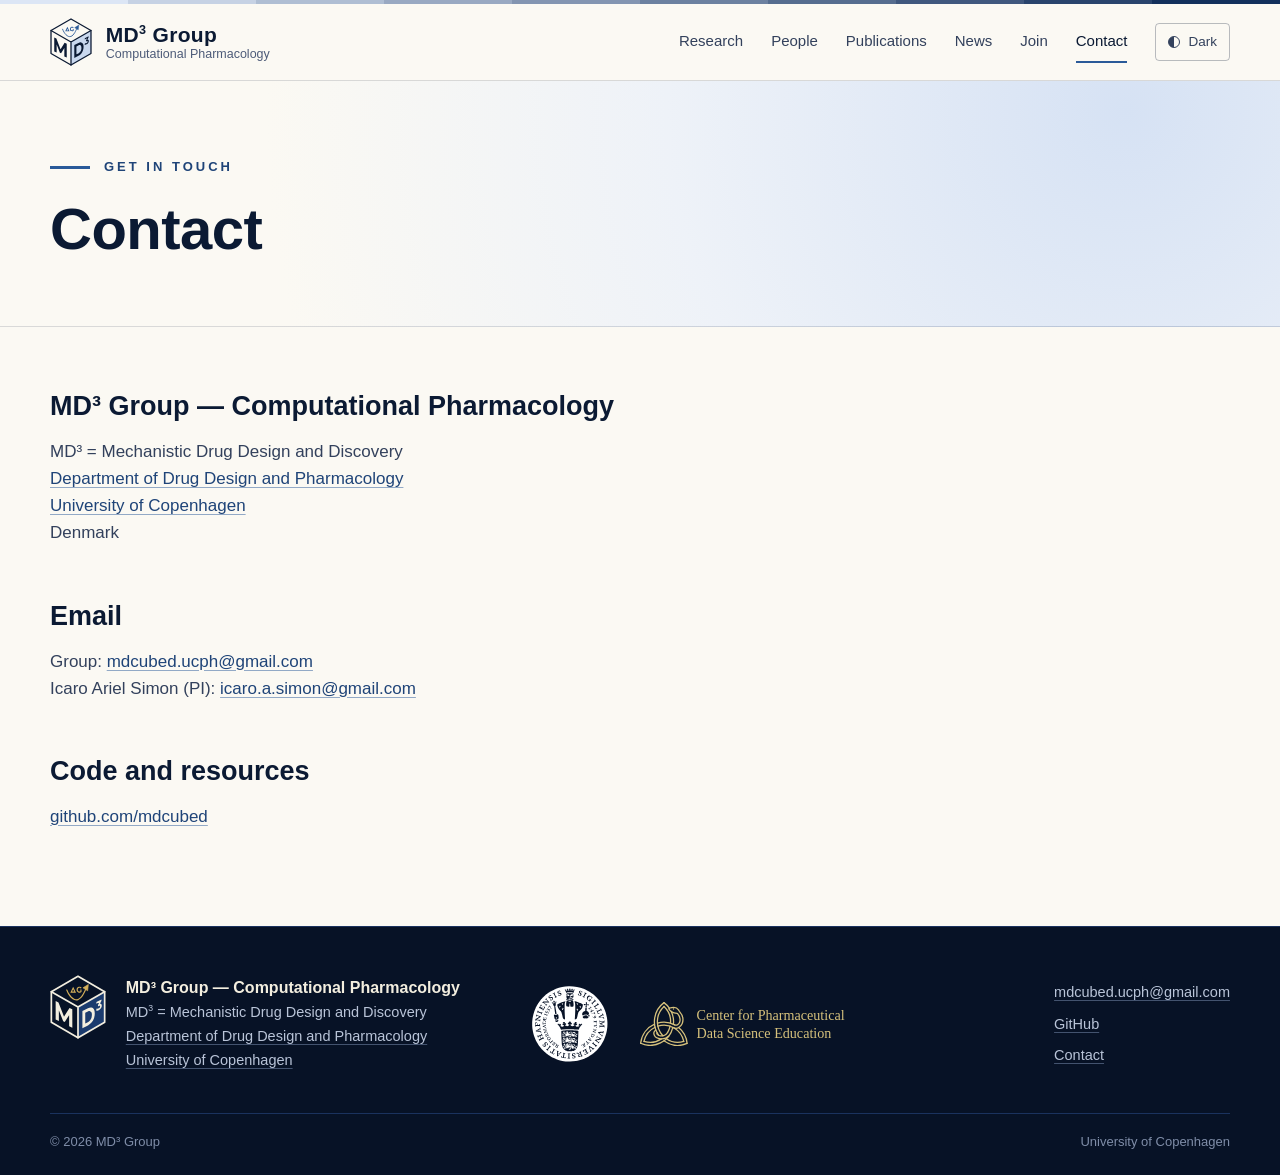
==== commit ee0d9539: "Small tweeks" ====
--- a/site/contact.html
+++ b/site/contact.html
@@ -3,10 +3,11 @@
 <head>
   <meta charset="utf-8">
   <meta name="viewport" content="width=device-width, initial-scale=1">
-  <title>Contact | MD³ Group</title>
+  <title>Contact | MD³ Group — Computational Pharmacology</title>
   <meta name="description" content="We combine structure-based drug design, molecular simulations, and free-energy methods to understand molecular mechanisms and guide therapeutic discovery.">
   <meta name="theme-color" content="#0B1A33">
-  <meta property="og:title" content="Contact | MD³ Group">
+  <meta property="og:title" content="Contact | MD³ Group — Computational Pharmacology">
+  <meta property="og:site_name" content="MD³ Group — Computational Pharmacology">
   <meta property="og:description" content="We combine structure-based drug design, molecular simulations, and free-energy methods to understand molecular mechanisms and guide therapeutic discovery.">
   <script>
     /* Light is the default (data-theme on <html>); a visitor who picked the dark theme keeps it.
@@ -14,6 +15,13 @@
     try {
       document.documentElement.dataset.theme = localStorage.getItem('theme') === 'dark' ? 'dark' : 'light';
     } catch (e) {}
+  </script>
+  <script type="application/ld+json">
+    {"@context": "https://schema.org", "@type": "ResearchOrganization",
+     "name": "MD\u00b3 Group",
+     "alternateName": ["Computational Pharmacology", "Mechanistic Drug Design and Discovery"],
+     "url": "https://mdcubed.github.io/", "email": "mdcubed.ucph@gmail.com", "sameAs": ["https://github.com/mdcubed"],
+     "parentOrganization": {"@type": "CollegeOrUniversity", "name": "University of Copenhagen", "url": "https://www.ku.dk/en"}}
   </script>
   <link rel="icon" type="image/svg+xml" href="assets/logo/md3-mark-solid.svg">
   <link rel="stylesheet" href="assets/style.css">
@@ -26,12 +34,12 @@
 
   <header class="site-header">
     <div class="container header-inner">
-      <a class="brand" href="index.html" aria-label="MD³ Group home">
+      <a class="brand" href="index.html" aria-label="MD³ Group — Computational Pharmacology, home">
         <img class="only-dark" src="assets/logo/md3-mark-dark.svg" width="624" height="716" alt="">
         <img class="only-light" src="assets/logo/md3-mark-blue.svg" width="624" height="716" alt="">
         <span class="brand-text">
           <span class="brand-name">MD<sup>3</sup> Group</span>
-          <span class="brand-sub">Mechanistic Drug Design and Discovery</span>
+          <span class="brand-sub">Computational Pharmacology</span>
         </span>
       </a>
       <button class="theme-toggle" type="button" hidden></button>
@@ -57,8 +65,8 @@
       </div>
     </section>
     <div class="container page-body">
-<div class="prose"><h2>MD³ Group</h2>
-<p>Mechanistic Drug Design and Discovery<br />
+<div class="prose"><h2>MD³ Group — Computational Pharmacology</h2>
+<p>MD³ = Mechanistic Drug Design and Discovery<br />
 <a href="https://drug.ku.dk/">Department of Drug Design and Pharmacology</a><br />
 <a href="https://www.ku.dk/en">University of Copenhagen</a><br />
 Denmark</p>
@@ -75,15 +83,20 @@
       <div class="footer-about">
         <img class="footer-mark" src="assets/logo/md3-mark-dark.svg" width="624" height="716" alt="" loading="lazy">
         <p>
-          <strong>MD³ Group</strong><br>
-          Mechanistic Drug Design and Discovery<br>
+          <strong>MD³ Group — Computational Pharmacology</strong><br>
+          MD<sup>3</sup> = Mechanistic Drug Design and Discovery<br>
           <a href="https://drug.ku.dk/">Department of Drug Design and Pharmacology</a><br>
           <a href="https://www.ku.dk/en">University of Copenhagen</a>
         </p>
       </div>
-      <a class="footer-partner" href="https://cpdse.dk/">
-        <img src="assets/cpdse-logo.svg" alt="CPDSE — Center for Pharmaceutical Data Science Education" loading="lazy">
-      </a>
+      <div class="footer-logos">
+        <a class="footer-institution" href="https://www.ku.dk/en">
+          <img src="assets/ku-seal-white.svg" alt="University of Copenhagen" width="400" height="399" loading="lazy">
+        </a>
+        <a class="footer-partner" href="https://cpdse.dk/">
+          <img src="assets/cpdse-logo.svg" alt="CPDSE — Center for Pharmaceutical Data Science Education" loading="lazy">
+        </a>
+      </div>
       <ul class="footer-links">
         <li><a href="mailto:mdcubed.ucph@gmail.com">mdcubed.ucph@gmail.com</a></li>
         <li><a href="https://github.com/mdcubed">GitHub</a></li>
--- a/site/assets/style.css
+++ b/site/assets/style.css
@@ -50,6 +50,7 @@
   --text: #B9C4D8;
   --caption: #9FB4DC;
   --dim: #7F8DA8;
+  --initial: #D4AF5A;       /* the M, D, D, D of the home heading */
   --button-bg: #D4AF5A;
   --button-fg: #0B1A33;
   --button-hover: #E9CF8A;
@@ -83,6 +84,7 @@
   --text: #33415C;
   --caption: #4D5B78;
   --dim: #66728A;
+  --initial: #2E63B8;
   --button-bg: #0B1A33;
   --button-fg: #F3EEDF;
   --button-hover: #13305C;
@@ -246,6 +248,7 @@
 .hero-inner { display: grid; grid-template-columns: 1.15fr 0.85fr; gap: 48px; align-items: center; min-height: min(640px, 78vh); }
 .hero-copy { padding: 72px 0; }
 .hero h1 { font-size: clamp(40px, 5.4vw, 70px); line-height: 1.06; letter-spacing: -1px; margin-bottom: 24px; }
+.hero h1 .initial { color: var(--initial); }
 .hero .lead { margin-bottom: 34px; }
 .actions { display: flex; align-items: center; flex-wrap: wrap; gap: 28px; }
 
@@ -419,14 +422,16 @@
 /* ------------------------------------------------------------------ footer */
 
 .site-footer { background: var(--navy-deep); border-top: 1px solid var(--line); font-size: 14.5px; }
-.footer-inner { display: grid; grid-template-columns: 1.3fr 1fr auto; gap: 48px; align-items: center; padding-block: 48px 40px; }
+.footer-inner { display: grid; grid-template-columns: 1.1fr 1.2fr auto; gap: 48px; align-items: center; padding-block: 48px 40px; }
 .footer-about { display: flex; gap: 20px; align-items: flex-start; }
 .footer-mark { width: auto; height: 64px; flex: none; }
 .footer-about p { margin: 0; line-height: 1.65; }
 .footer-about strong { color: var(--heading); font-family: var(--heading-font); font-size: 16px; }
 .site-footer a { color: var(--text); text-decoration-color: rgba(159, 180, 220, 0.4); }
 .site-footer a:hover { color: var(--heading); }
-.footer-partner img { display: block; width: 260px; }
+.footer-logos { display: flex; align-items: center; flex-wrap: wrap; gap: 20px 32px; }
+.footer-institution img { display: block; width: 76px; height: 76px; }
+.footer-partner img { display: block; width: 240px; }
 .footer-links { list-style: none; margin: 0; padding: 0; display: grid; gap: 8px; }
 .footer-base { display: flex; justify-content: space-between; gap: 16px; padding-block: 18px 22px; border-top: 1px solid var(--line); color: var(--dim); font-size: 13px; }
 
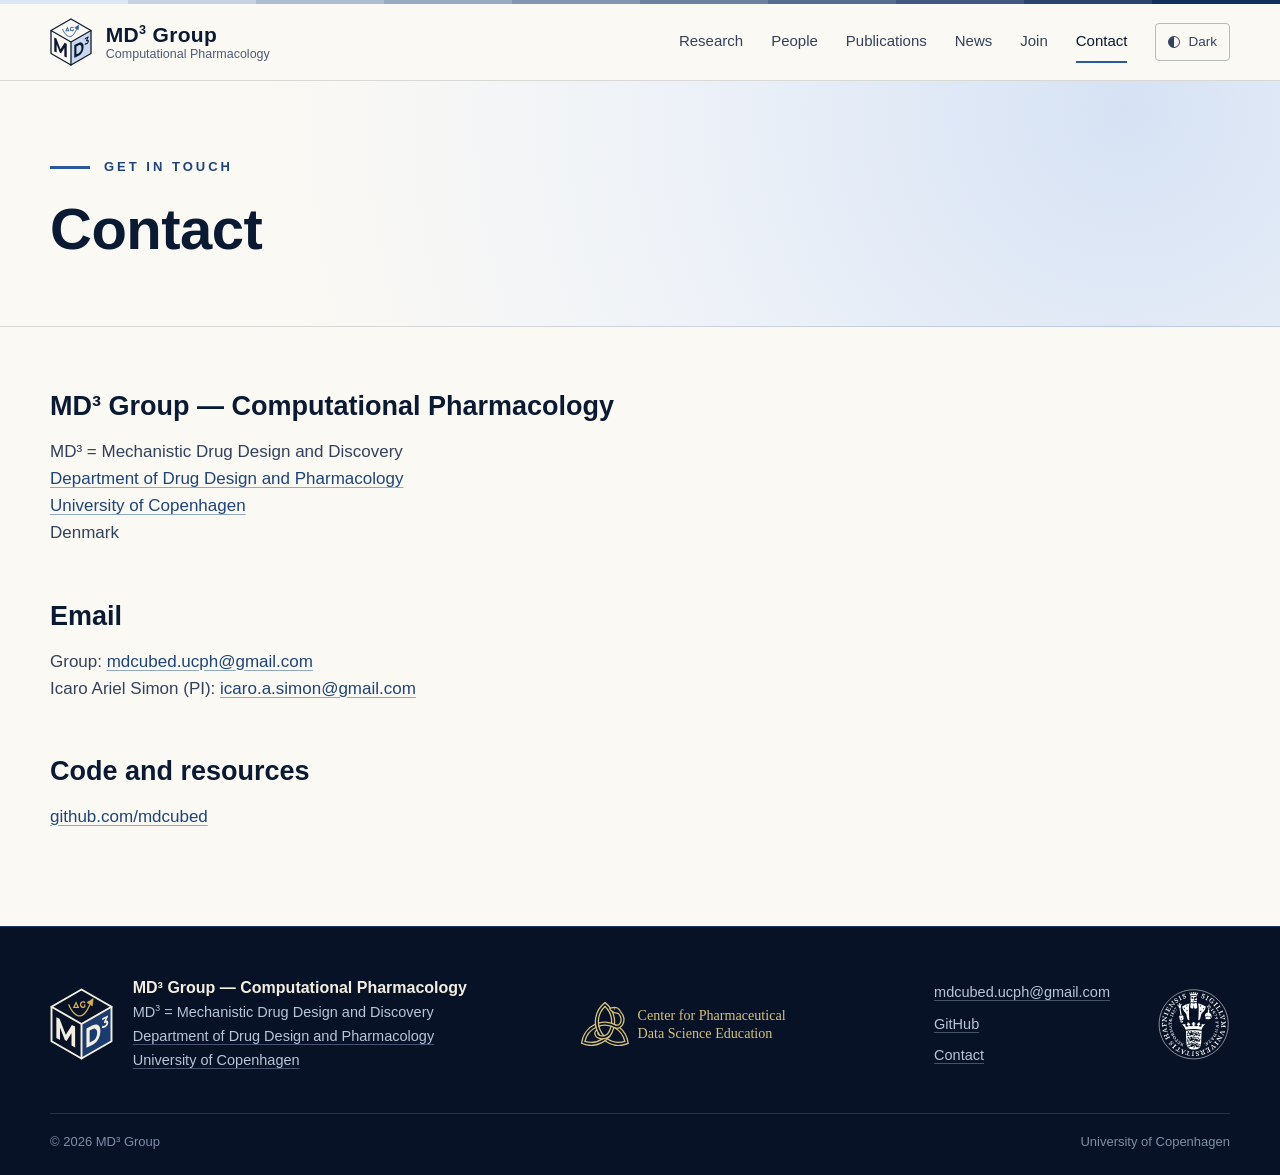
==== commit 8ed3d9fa: "Small tweeks on the logos" ====
--- a/site/contact.html
+++ b/site/contact.html
@@ -24,8 +24,8 @@
      "parentOrganization": {"@type": "CollegeOrUniversity", "name": "University of Copenhagen", "url": "https://www.ku.dk/en"}}
   </script>
   <link rel="icon" type="image/svg+xml" href="assets/logo/md3-mark-solid.svg">
-  <link rel="stylesheet" href="assets/style.css">
-  <script defer src="assets/main.js"></script>
+  <link rel="stylesheet" href="assets/style.css?v=2c817d32">
+  <script defer src="assets/main.js?v=2c817d32"></script>
 </head>
 <body class="page-contact">
   <a class="skip" href="#main">Skip to content</a>
@@ -35,8 +35,8 @@
   <header class="site-header">
     <div class="container header-inner">
       <a class="brand" href="index.html" aria-label="MD³ Group — Computational Pharmacology, home">
-        <img class="only-dark" src="assets/logo/md3-mark-dark.svg" width="624" height="716" alt="">
-        <img class="only-light" src="assets/logo/md3-mark-blue.svg" width="624" height="716" alt="">
+        <img class="only-dark" src="assets/logo/md3-mark-dark.svg" width="42" height="48" alt="">
+        <img class="only-light" src="assets/logo/md3-mark-blue.svg" width="42" height="48" alt="">
         <span class="brand-text">
           <span class="brand-name">MD<sup>3</sup> Group</span>
           <span class="brand-sub">Computational Pharmacology</span>
@@ -81,7 +81,7 @@
   <footer class="site-footer">
     <div class="container footer-inner">
       <div class="footer-about">
-        <img class="footer-mark" src="assets/logo/md3-mark-dark.svg" width="624" height="716" alt="" loading="lazy">
+        <img class="footer-mark" src="assets/logo/md3-mark-dark.svg" width="63" height="72" alt="" loading="lazy">
         <p>
           <strong>MD³ Group — Computational Pharmacology</strong><br>
           MD<sup>3</sup> = Mechanistic Drug Design and Discovery<br>
@@ -89,19 +89,17 @@
           <a href="https://www.ku.dk/en">University of Copenhagen</a>
         </p>
       </div>
-      <div class="footer-logos">
-        <a class="footer-institution" href="https://www.ku.dk/en">
-          <img src="assets/ku-seal-white.svg" alt="University of Copenhagen" width="400" height="399" loading="lazy">
-        </a>
-        <a class="footer-partner" href="https://cpdse.dk/">
-          <img src="assets/cpdse-logo.svg" alt="CPDSE — Center for Pharmaceutical Data Science Education" loading="lazy">
-        </a>
-      </div>
+      <a class="footer-partner" href="https://cpdse.dk/">
+        <img src="assets/cpdse-logo.svg" alt="CPDSE — Center for Pharmaceutical Data Science Education" width="240" height="44" loading="lazy">
+      </a>
       <ul class="footer-links">
         <li><a href="mailto:mdcubed.ucph@gmail.com">mdcubed.ucph@gmail.com</a></li>
         <li><a href="https://github.com/mdcubed">GitHub</a></li>
         <li><a href="contact.html">Contact</a></li>
       </ul>
+      <a class="footer-institution" href="https://www.ku.dk/en">
+        <img src="assets/ku-seal-white.svg" alt="University of Copenhagen" width="72" height="72" loading="lazy">
+      </a>
     </div>
     <div class="container footer-base">
       <span>© 2026 MD³ Group</span>
--- a/site/assets/style.css
+++ b/site/assets/style.css
@@ -422,17 +422,18 @@
 /* ------------------------------------------------------------------ footer */
 
 .site-footer { background: var(--navy-deep); border-top: 1px solid var(--line); font-size: 14.5px; }
-.footer-inner { display: grid; grid-template-columns: 1.1fr 1.2fr auto; gap: 48px; align-items: center; padding-block: 48px 40px; }
-.footer-about { display: flex; gap: 20px; align-items: flex-start; }
-.footer-mark { width: auto; height: 64px; flex: none; }
+.footer-inner { display: grid; grid-template-columns: auto 1fr auto auto; grid-template-areas: "about partner links seal"; gap: 48px; align-items: center; padding-block: 48px 40px; }
+.footer-about { grid-area: about; display: flex; gap: 20px; align-items: center; }
+.footer-mark { width: auto; height: 72px; flex: none; }
 .footer-about p { margin: 0; line-height: 1.65; }
 .footer-about strong { color: var(--heading); font-family: var(--heading-font); font-size: 16px; }
 .site-footer a { color: var(--text); text-decoration-color: rgba(159, 180, 220, 0.4); }
 .site-footer a:hover { color: var(--heading); }
-.footer-logos { display: flex; align-items: center; flex-wrap: wrap; gap: 20px 32px; }
-.footer-institution img { display: block; width: 76px; height: 76px; }
-.footer-partner img { display: block; width: 240px; }
-.footer-links { list-style: none; margin: 0; padding: 0; display: grid; gap: 8px; }
+.footer-partner { grid-area: partner; justify-self: center; }
+.footer-institution { grid-area: seal; justify-self: end; }
+.footer-institution img { display: block; width: 72px; height: 72px; }
+.footer-partner img { display: block; width: 240px; height: auto; }
+.footer-links { grid-area: links; list-style: none; margin: 0; padding: 0; display: grid; gap: 8px; }
 .footer-base { display: flex; justify-content: space-between; gap: 16px; padding-block: 18px 22px; border-top: 1px solid var(--line); color: var(--dim); font-size: 13px; }
 
 /* -------------------------------------------------------------- responsive */
@@ -445,7 +446,8 @@
   .faces { grid-template-columns: repeat(3, 1fr); gap: 24px 20px; }
   .person { grid-template-columns: 180px 1fr; }
   .person-project { grid-column: 2; }
-  .footer-inner { grid-template-columns: 1fr 1fr; }
+  .footer-inner { grid-template-columns: 1fr auto; grid-template-areas: "about about" "partner seal" "links links"; gap: 36px 24px; }
+  .footer-partner { justify-self: start; }
   .page-head-split { grid-template-columns: 1fr 220px; gap: 32px; }
 }
 
@@ -493,8 +495,9 @@
   .pub-year-group, .pub, .news-item { grid-template-columns: 1fr; gap: 8px; }
   .pub-year-label { position: static; font-size: 26px; }
 
-  .footer-inner { grid-template-columns: 1fr; gap: 32px; padding-block: 40px 32px; }
-  .footer-partner img { width: 220px; }
+  .footer-inner { gap: 28px 20px; padding-block: 40px 32px; }
+  .footer-partner img { width: 210px; }
+  .footer-institution img { width: 64px; height: 64px; }
   .footer-base { flex-direction: column; gap: 4px; }
 }
 
